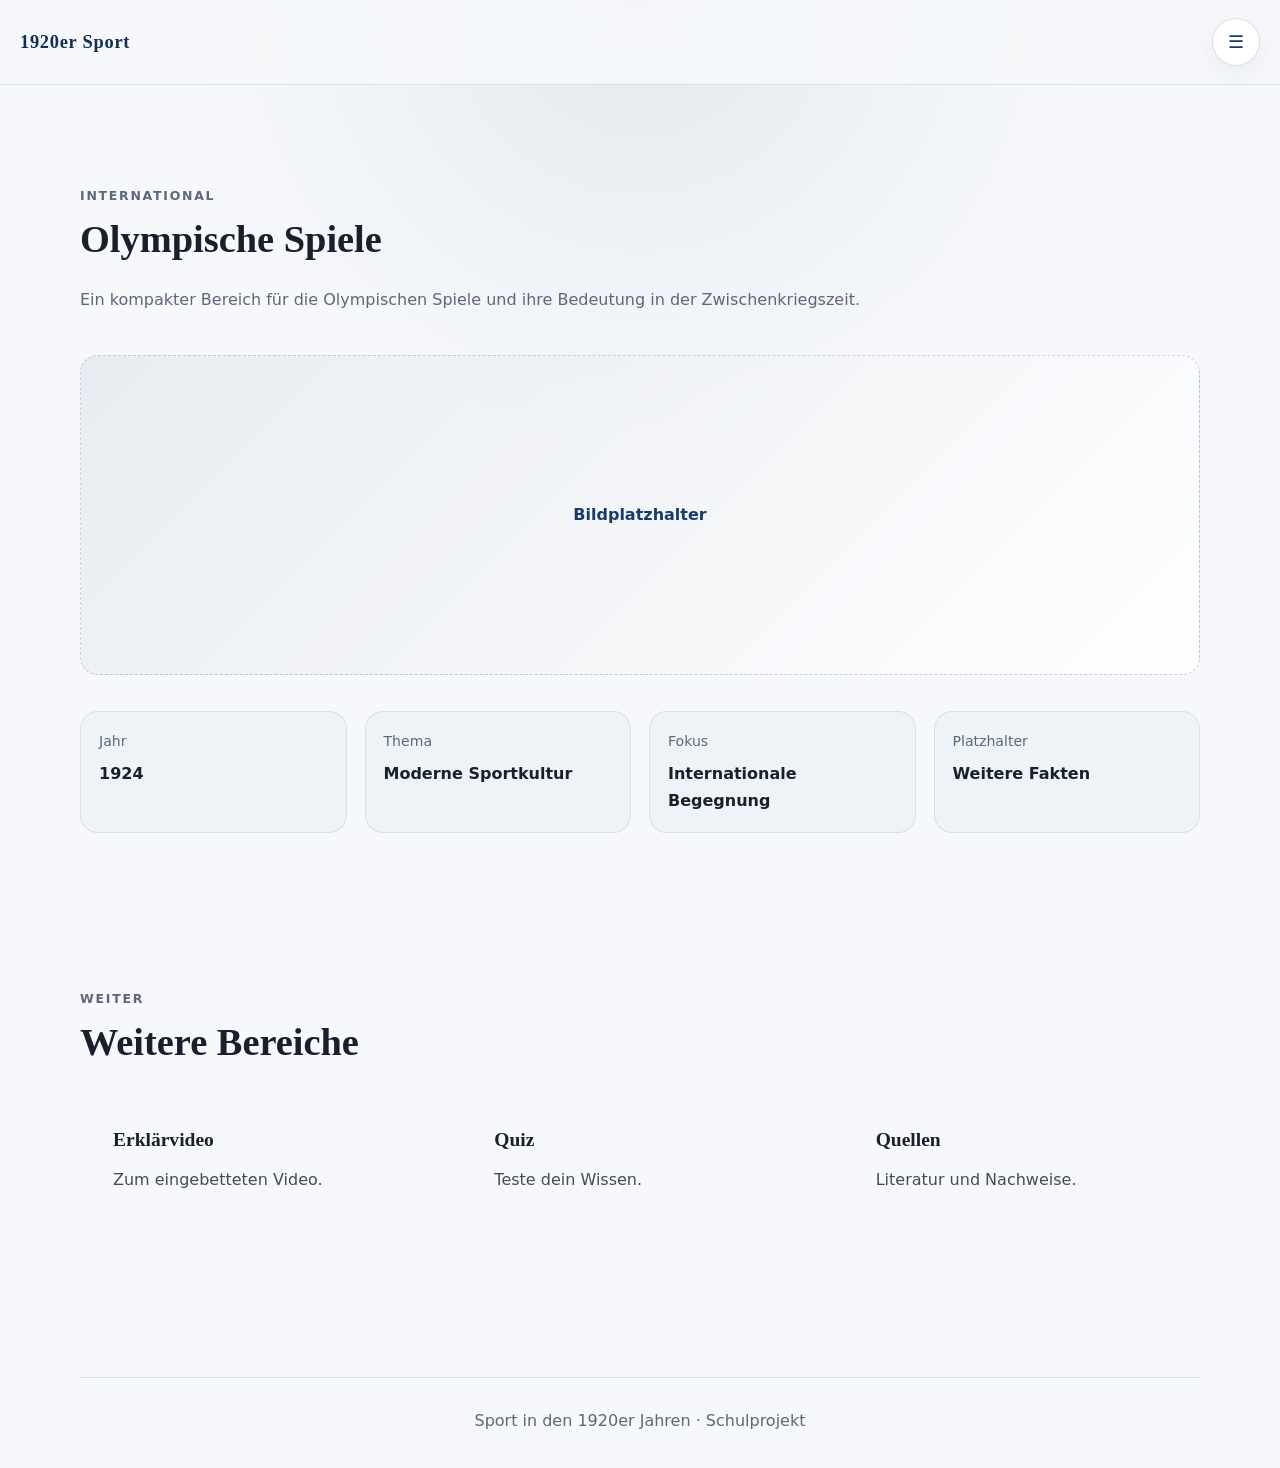
==== olympische-spiele.html @ 01130670 "Update olympische-spiele.html" ====
<!DOCTYPE html>
<html lang="de">
<head>
  <meta charset="UTF-8" />
  <meta name="viewport" content="width=device-width, initial-scale=1.0" />
  <title>Olympische Spiele - Sport in den 1920er Jahren</title>
  <meta name="description" content="Olympische Spiele und ihre Bedeutung in der Zwischenkriegszeit." />
  <link rel="stylesheet" href="style.css" />
  <link rel="stylesheet" href="animations.css" />
</head>
<body>
  <header class="site-header">
    <a class="brand" href="index.html" aria-label="Zur Startseite">1920er Sport</a>
    <button class="menu-button" id="menuButton" aria-label="Menü öffnen" aria-expanded="false" aria-controls="siteMenu">☰</button>
  </header>

  <nav class="site-menu" id="siteMenu" aria-label="Hauptmenü">
  <a href="index.html">Startseite</a>
  <a href="index.html#sport">Männersport</a>
  <a href="index.html#frauensport">Frauensport</a>
  <a href="index.html#freizeitaktivitaeten">Freizeitaktivitäten</a>
  <a href="index.html#timeline">Timeline</a>
  <a href="olympische-spiele.html">Olympische Spiele</a>
  <a href="video.html">Erklärvideo</a>
  <a href="quiz.html">Quiz</a>
  <a href="quellen.html">Quellen</a>
</nav>

  <main>
    <section id="olympische-spiele" class="section reveal">
      <div class="section-header">
        <p class="section-kicker">International</p>
        <h2>Olympische Spiele</h2>
        <p>Ein kompakter Bereich für die Olympischen Spiele und ihre Bedeutung in der Zwischenkriegszeit.</p>
      </div>

      <div class="feature-box">
        <div class="image-wide">Bildplatzhalter</div>
        <div class="feature-grid">
          <div class="fact-card">
            <span>Jahr</span>
            <strong>1924</strong>
          </div>
          <div class="fact-card">
            <span>Thema</span>
            <strong>Moderne Sportkultur</strong>
          </div>
          <div class="fact-card">
            <span>Fokus</span>
            <strong>Internationale Begegnung</strong>
          </div>
          <div class="fact-card">
            <span>Platzhalter</span>
            <strong>Weitere Fakten</strong>
          </div>
        </div>
      </div>
    </section>

    <section class="section reveal">
      <div class="section-header">
        <p class="section-kicker">Weiter</p>
        <h2>Weitere Bereiche</h2>
      </div>

      <div class="bottom-navigation">
        <a class="nav-card" href="video.html">
          <h3>Erklärvideo</h3>
          <p>Zum eingebetteten Video.</p>
        </a>

        <a class="nav-card" href="quiz.html">
          <h3>Quiz</h3>
          <p>Teste dein Wissen.</p>
        </a>

        <a class="nav-card" href="quellen.html">
          <h3>Quellen</h3>
          <p>Literatur und Nachweise.</p>
        </a>
      </div>
    </section>

  </main>

  <footer class="site-footer">
    <p>Sport in den 1920er Jahren · Schulprojekt</p>
  </footer>

  <script src="script.js"></script>
</body>
</html>
---- style.css ----
:root {
  --bg: #f6f8fb;
  --surface: #ffffff;
  --surface-alt: #eef3f8;
  --text: #18212b;
  --muted: #5b6877;
  --accent: #183b67;
  --accent-strong: #0f2f56;
  --border: rgba(24, 59, 103, 0.16);
  --shadow: 0 18px 40px rgba(16, 32, 55, 0.08);
  --radius: 20px;
  --max: 1120px;
}

* {
  box-sizing: border-box;
}

html {
  scroll-behavior: smooth;
}

body {
  margin: 0;
  font-family: Inter, system-ui, -apple-system, BlinkMacSystemFont, "Segoe UI", sans-serif;
  color: var(--text);
  background:
    radial-gradient(circle at top, rgba(24, 59, 103, 0.08), transparent 28%),
    var(--bg);
  line-height: 1.65;
}

a {
  color: inherit;
  text-decoration: none;
}

img {
  max-width: 100%;
  display: block;
}

main {
  width: min(calc(100% - 32px), var(--max));
  margin: 0 auto;
  padding: 108px 0 56px;
}

.section {
  padding: 78px 0;
  scroll-margin-top: 100px;
}

.site-header {
  position: fixed;
  inset: 0 0 auto;
  z-index: 50;
  display: flex;
  align-items: center;
  justify-content: space-between;
  gap: 16px;
  padding: 18px 20px;
  background: rgba(246, 248, 251, 0.86);
  backdrop-filter: blur(12px);
  border-bottom: 1px solid rgba(24, 59, 103, 0.12);
}

.brand {
  font-family: Georgia, "Times New Roman", serif;
  font-size: 1.15rem;
  font-weight: 700;
  letter-spacing: 0.04em;
  color: var(--accent-strong);
}

.menu-button {
  appearance: none;
  border: 1px solid var(--border);
  background: var(--surface);
  color: var(--accent);
  border-radius: 999px;
  width: 48px;
  height: 48px;
  font-size: 1.1rem;
  cursor: pointer;
  box-shadow: 0 8px 24px rgba(16, 32, 55, 0.06);
}

.site-menu {
  position: fixed;
  top: 76px;
  right: 20px;
  z-index: 60;
  display: grid;
  gap: 6px;
  width: min(320px, calc(100vw - 40px));
  padding: 12px;
  background: rgba(255, 255, 255, 0.96);
  border: 1px solid rgba(24, 59, 103, 0.12);
  border-radius: 20px;
  box-shadow: var(--shadow);
  transform: translateY(-12px) scale(0.98);
  opacity: 0;
  pointer-events: none;
  transition: opacity 180ms ease, transform 180ms ease;
}

.site-menu.is-open {
  opacity: 1;
  pointer-events: auto;
  transform: translateY(0) scale(1);
}

.site-menu a {
  padding: 12px 14px;
  border-radius: 14px;
  color: var(--text);
  font-weight: 600;
}

.site-menu a:hover,
.site-menu a:focus-visible {
  background: rgba(24, 59, 103, 0.08);
  color: var(--accent-strong);
}

.hero {
  padding-top: 24px;
}

.hero-inner {
  min-height: 68vh;
  display: grid;
  align-content: center;
  gap: 18px;
  padding: 56px;
  border: 1px solid var(--border);
  border-radius: 30px;
  background:
    linear-gradient(180deg, rgba(255, 255, 255, 0.82), rgba(255, 255, 255, 0.94)),
    linear-gradient(120deg, rgba(24, 59, 103, 0.06), transparent 55%);
  box-shadow: var(--shadow);
}

.eyebrow,
.section-kicker {
  margin: 0;
  color: var(--accent);
  letter-spacing: 0.14em;
  text-transform: uppercase;
  font-size: 0.78rem;
  font-weight: 700;
}

h1,
h2,
h3 {
  margin: 0;
  font-family: Georgia, "Times New Roman", serif;
  line-height: 1.15;
}

h1 {
  font-size: clamp(2.5rem, 5vw, 5rem);
  max-width: 12ch;
}

h2 {
  font-size: clamp(2rem, 3vw, 3rem);
}

h3 {
  font-size: 1.22rem;
}

.lead,
.section-header p,
.panel p,
.sources li,
.quiz-card label,
.quiz-result {
  color: var(--muted);
}

.lead {
  max-width: 62ch;
  font-size: 1.05rem;
}

.hero-actions {
  display: flex;
  flex-wrap: wrap;
  gap: 12px;
  margin-top: 8px;
}

.button {
  display: inline-flex;
  align-items: center;
  justify-content: center;
  min-height: 48px;
  padding: 0 18px;
  border-radius: 999px;
  border: 1px solid transparent;
  font-weight: 700;
  transition: transform 180ms ease, box-shadow 180ms ease, background 180ms ease, color 180ms ease;
}

.button:hover,
.button:focus-visible {
  transform: translateY(-1px);
}

.button-primary {
  background: var(--accent);
  color: #fff;
  box-shadow: 0 12px 30px rgba(24, 59, 103, 0.22);
}

.button-primary:hover,
.button-primary:focus-visible {
  background: var(--accent-strong);
}

.button-secondary {
  background: transparent;
  color: var(--accent);
  border-color: rgba(24, 59, 103, 0.24);
}

.section-header {
  display: grid;
  gap: 10px;
  margin-bottom: 26px;
}

.content-grid,
.card-grid,
.feature-grid,
.quiz-grid {
  display: grid;
  gap: 18px;
}

.two-column {
  grid-template-columns: repeat(2, minmax(0, 1fr));
}

.three-column {
  grid-template-columns: repeat(3, minmax(0, 1fr));
}

.panel {
  padding: 22px;
  border: 1px solid var(--border);
  border-radius: var(--radius);
  background: var(--surface);
  box-shadow: 0 10px 24px rgba(15, 29, 49, 0.05);
}

.small-panel {
  min-height: 170px;
}

.image-placeholder,
.image-wide,
.video-placeholder {
  display: grid;
  place-items: center;
  min-height: 170px;
  margin-bottom: 16px;
  border-radius: 18px;
  border: 1px dashed rgba(24, 59, 103, 0.22);
  background: linear-gradient(135deg, rgba(24, 59, 103, 0.06), rgba(255, 255, 255, 0.86));
  color: var(--accent);
  font-weight: 700;
}

.image-wide,
.video-placeholder {
  min-height: 320px;
}

.feature-box {
  display: grid;
  gap: 20px;
}

.feature-grid {
  grid-template-columns: repeat(4, minmax(0, 1fr));
}

.fact-card {
  padding: 18px;
  border-radius: 18px;
  background: var(--surface-alt);
  border: 1px solid rgba(24, 59, 103, 0.1);
}

.fact-card span {
  display: block;
  margin-bottom: 8px;
  color: var(--muted);
  font-size: 0.88rem;
}

.fact-card strong {
  color: var(--text);
  font-size: 1rem;
}

.timeline {
  position: relative;
  display: grid;
  gap: 26px;
  padding-left: 34px;
}

.timeline::before {
  content: "";
  position: absolute;
  left: 13px;
  top: 0;
  bottom: 0;
  width: 2px;
  background: linear-gradient(var(--accent), rgba(24, 59, 103, 0.15));
}

.timeline-item {
  position: relative;
  display: grid;
  gap: 12px;
}

.timeline-item::before {
  content: "";
  position: absolute;
  left: -28px;
  top: 18px;
  width: 16px;
  height: 16px;
  border-radius: 50%;
  background: var(--accent);
  box-shadow: 0 0 0 6px rgba(24, 59, 103, 0.08);
}

.timeline-year {
  color: var(--accent);
  font-weight: 800;
  letter-spacing: 0.06em;
}

.quiz-grid {
  grid-template-columns: repeat(2, minmax(0, 1fr));
}

.quiz-card {
  display: grid;
  gap: 12px;
}

.quiz-card label {
  display: flex;
  align-items: flex-start;
  gap: 10px;
  cursor: pointer;
}

.quiz-actions {
  grid-column: 1 / -1;
  display: grid;
  gap: 12px;
  justify-items: start;
}

.quiz-result {
  margin: 0;
  min-height: 1.5em;
}

.sources ol {
  margin: 0;
  padding-left: 20px;
}

.site-footer {
  width: min(calc(100% - 32px), var(--max));
  margin: 0 auto 34px;
  padding-top: 14px;
  border-top: 1px solid rgba(24, 59, 103, 0.12);
  color: var(--muted);
  text-align: center;
}

.page-navigation {
  display: flex;
  justify-content: space-between;
  align-items: center;
  gap: 16px;
  margin-top: 56px;
  padding-top: 28px;
  border-top: 1px solid rgba(24, 59, 103, 0.12);
}

.nav-arrow-btn {
  appearance: none;
  display: inline-flex;
  align-items: center;
  justify-content: center;
  width: 48px;
  height: 48px;
  border-radius: 12px;
  border: 1px solid var(--border);
  background: var(--surface);
  color: var(--accent);
  font-size: 1.2rem;
  font-weight: 700;
  cursor: pointer;
  transition: all 180ms ease;
  box-shadow: 0 4px 12px rgba(16, 32, 55, 0.06);
}

.nav-arrow-btn:hover:not(:disabled),
.nav-arrow-btn:focus-visible {
  transform: translateY(-2px);
  background: var(--accent);
  color: #fff;
  box-shadow: 0 8px 20px rgba(24, 59, 103, 0.15);
}

.nav-arrow-btn:disabled {
  opacity: 0.4;
  cursor: not-allowed;
}

@media (max-width: 920px) {
  .two-column,
  .three-column,
  .feature-grid,
  .quiz-grid {
    grid-template-columns: 1fr;
  }

  .hero-inner {
    padding: 32px 24px;
    min-height: 60vh;
  }
}

@media (max-width: 640px) {
  main {
    width: min(calc(100% - 24px), var(--max));
    padding-top: 96px;
  }

  .section {
    padding: 56px 0;
  }

  .site-header {
    padding: 14px 16px;
  }

  .brand {
    font-size: 1rem;
  }

  .menu-button {
    width: 44px;
    height: 44px;
  }

  .page-navigation {
    gap: 12px;
  }

  .nav-arrow-btn {
    width: 44px;
    height: 44px;
    font-size: 1rem;
  }
}
.bottom-navigation {
  display: grid;
  grid-template-columns: repeat(auto-fit, minmax(220px, 1fr));
  gap: 1.5rem;
  margin-top: 2rem;
}

.nav-card {
  display: block;
  padding: 2rem;
  border-radius: 1.25rem;
  background: rgba(255,255,255,0.04);
  border: 1px solid rgba(255,255,255,0.08);
  text-decoration: none;
  transition: transform 0.25s ease, border-color 0.25s ease;
}

.nav-card:hover {
  transform: translateY(-6px);
  border-color: rgba(255,255,255,0.2);
}

.nav-card h3 {
  margin-bottom: 0.5rem;
}

.nav-card p {
  opacity: 0.8;
}
/* EXPANDABLE SPORT PANELS */

.expandable-grid {
  align-items: start;
}

.expandable-panel {
  overflow: hidden;
  position: relative;
}

.panel-header {
  display: flex;
  flex-direction: column;
  gap: 1rem;
}

.expand-button,
.collapse-button {
  align-self: flex-end;
  border: none;
  background: rgba(24, 59, 103, 0.08);
  color: #183b67;
  padding: 0.7rem 1rem;
  border-radius: 999px;
  font-weight: 600;
  cursor: pointer;
  transition:
    transform 180ms ease,
    background 180ms ease,
    color 180ms ease,
    box-shadow 180ms ease;
}

.expand-button:hover,
.collapse-button:hover {
  transform: translateY(-2px);
  background: #183b67;
  color: white;
}

.expand-content {
  max-height: 0;
  opacity: 0;
  overflow: hidden;
  transform: translateY(-10px);
  transition:
    max-height 650ms cubic-bezier(0.22, 1, 0.36, 1),
    opacity 400ms ease,
    transform 500ms ease,
    margin-top 500ms ease;
  margin-top: 0;
}

.expandable-panel.expanded .expand-content {
  max-height: 500px;
  opacity: 1;
  transform: translateY(0);
  margin-top: 1.5rem;
}

.expand-content p {
  margin-bottom: 1rem;
}

.expandable-panel.expanded {
  grid-column: span 2;
}

/* MOBILE */

@media (max-width: 900px) {
  .expandable-panel.expanded {
    grid-column: span 1;
  }
}
/* LEISURE ARROW BUTTONS */

.arrow-expand-button,
.arrow-collapse-button {
  border: none;
  background: rgba(255,255,255,0.08);
  color: #ffffff;
  width: 34px;
  height: 34px;
  border-radius: 50%;
  cursor: pointer;
  font-size: 0.95rem;
  transition:
    transform 0.25s ease,
    background 0.25s ease,
    opacity 0.25s ease;
}

.arrow-expand-button:hover,
.arrow-collapse-button:hover {
  transform: scale(1.08);
  background: rgba(255,255,255,0.16);
}

.leisure-panel .panel-header {
  display: flex;
  justify-content: space-between;
  align-items: flex-start;
  gap: 1rem;
}

.leisure-panel .expand-content {
  max-height: 0;
  overflow: hidden;
  opacity: 0;
  transition:
    max-height 0.45s ease,
    opacity 0.3s ease,
    margin-top 0.3s ease;
}

.leisure-panel.expanded .expand-content {
  max-height: 260px;
  opacity: 1;
  margin-top: 1rem;
}
/* =========================
   EXPANDABLE PANELS
========================= */

.expand-content {
  max-height: 0;
  overflow: hidden;
  opacity: 0;
  transition:
    max-height 0.45s ease,
    opacity 0.3s ease,
    margin-top 0.3s ease;
}

.expandable-panel.expanded .expand-content {
  max-height: 500px;
  opacity: 1;
  margin-top: 1rem;
}

/* =========================
   SHOW / HIDE BUTTONS
========================= */

/* default state */
.collapse-button,
.arrow-collapse-button {
  display: none;
}

/* when expanded */
.expandable-panel.expanded .expand-button,
.expandable-panel.expanded .arrow-expand-button {
  display: none;
}

.expandable-panel.expanded .collapse-button,
.expandable-panel.expanded .arrow-collapse-button {
  display: inline-flex;
}

/* =========================
   ARROW BUTTON STYLING
========================= */

.arrow-expand-button,
.arrow-collapse-button {
  background: transparent;
  border: none;
  color: #111; /* makes arrows visible */
  font-size: 1.3rem;
  cursor: pointer;
  transition:
    transform 0.2s ease,
    opacity 0.2s ease;
}

.arrow-expand-button:hover,
.arrow-collapse-button:hover {
  transform: scale(1.15);
  opacity: 0.8;
}

/* optional: darker arrows in dark panels */
.leisure-panel .arrow-expand-button,
.leisure-panel .arrow-collapse-button {
  color: #1f2937;
}
.panel-image {
  width: 100%;
  height: 170px;
  object-fit: cover;
  border-radius: 18px;
  margin-bottom: 16px;
}
---- animations.css ----
.reveal {
  opacity: 0;
  transform: translateY(18px);
  transition: opacity 700ms ease, transform 700ms ease;
}

.reveal.is-visible {
  opacity: 1;
  transform: translateY(0);
}

.panel,
.button,
.site-menu a,
.menu-button {
  transition: transform 180ms ease, box-shadow 180ms ease, background 180ms ease, color 180ms ease, border-color 180ms ease;
}

.panel:hover,
.panel:focus-within {
  transform: translateY(-3px);
  box-shadow: 0 18px 38px rgba(15, 29, 49, 0.08);
}

.site-menu a:hover,
.site-menu a:focus-visible,
.button:hover,
.button:focus-visible,
.menu-button:hover,
.menu-button:focus-visible {
  transform: translateY(-1px);
}

.image-placeholder,
.image-wide,
.video-placeholder {
  position: relative;
  overflow: hidden;
}

.image-placeholder::after,
.image-wide::after,
.video-placeholder::after {
  content: "";
  position: absolute;
  inset: 0;
  background: linear-gradient(120deg, transparent 0%, rgba(24, 59, 103, 0.08) 50%, transparent 100%);
  transform: translateX(-120%);
}

.panel:hover .image-placeholder::after,
.panel:hover .image-wide::after,
.panel:hover .video-placeholder::after {
  animation: shimmer 1.2s ease;
}

@keyframes shimmer {
  to {
    transform: translateX(120%);
  }
}
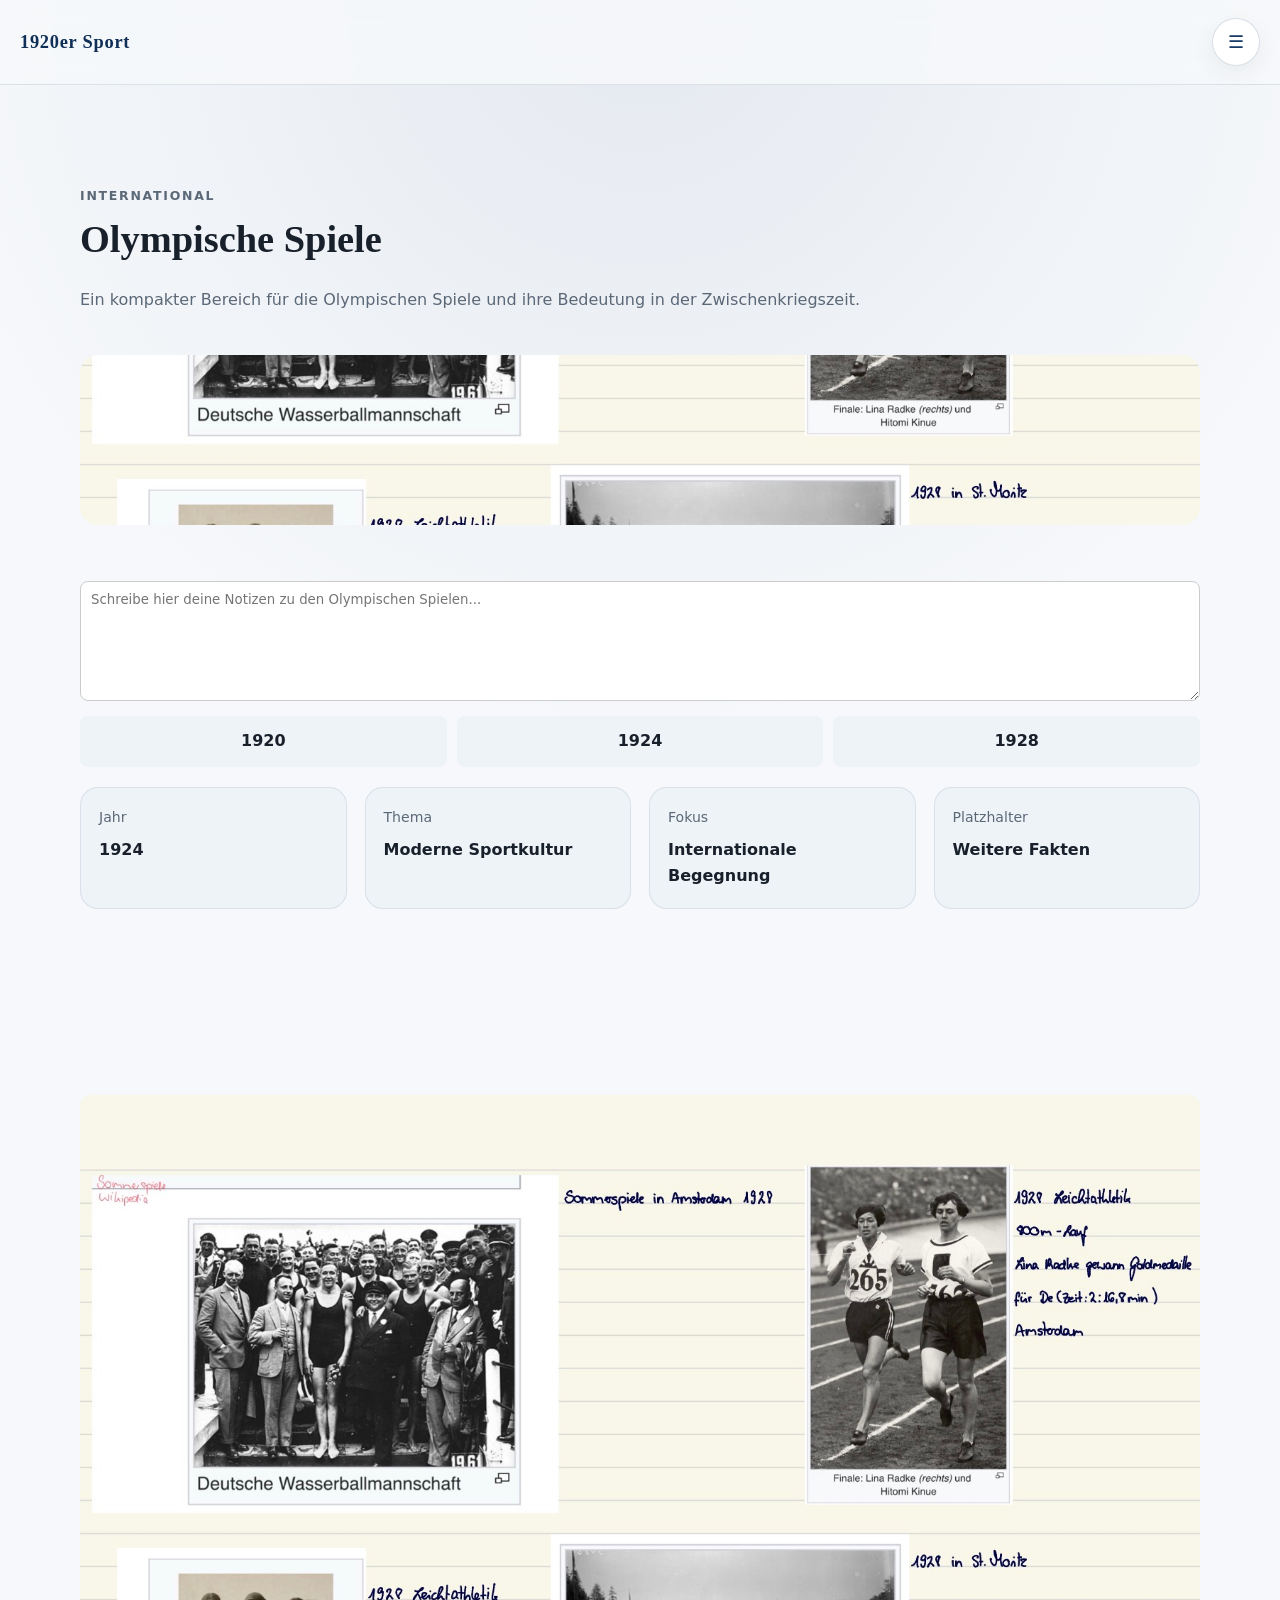
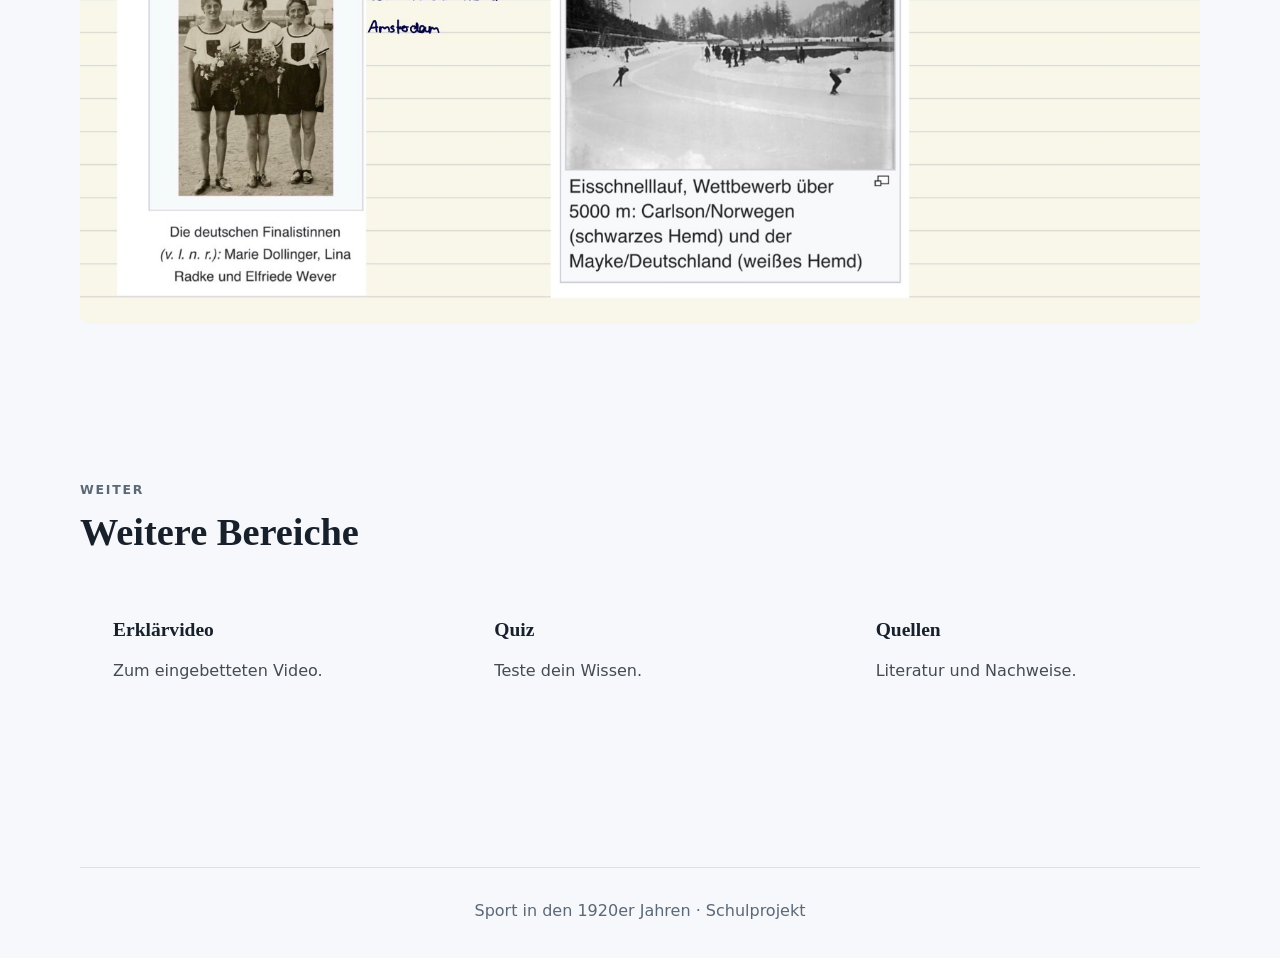
==== commit 9cc10ae5: "Create olympische-spiele.html" ====
--- a/olympische-spiele.html
+++ b/olympische-spiele.html
@@ -7,7 +7,58 @@
   <meta name="description" content="Olympische Spiele und ihre Bedeutung in der Zwischenkriegszeit." />
   <link rel="stylesheet" href="style.css" />
   <link rel="stylesheet" href="animations.css" />
+
+  <style>
+    /* ensures full image is always visible */
+    .full-image {
+      width: 100%;
+      height: auto;
+      display: block;
+      margin-top: 30px;
+      border-radius: 10px;
+    }
+
+    .text-area {
+      margin-top: 20px;
+      display: flex;
+      flex-direction: column;
+      gap: 15px;
+    }
+
+    .text-area textarea {
+      width: 100%;
+      min-height: 120px;
+      padding: 10px;
+      border-radius: 8px;
+      border: 1px solid #ccc;
+      resize: vertical;
+      font-family: inherit;
+    }
+
+    .year-boxes {
+      display: flex;
+      gap: 10px;
+      flex-wrap: wrap;
+    }
+
+    .year-box {
+      flex: 1;
+      min-width: 100px;
+      padding: 12px;
+      text-align: center;
+      background: #eef3f8;
+      border-radius: 8px;
+      font-weight: bold;
+      cursor: pointer;
+      transition: 0.2s;
+    }
+
+    .year-box:hover {
+      background: #dbe6f2;
+    }
+  </style>
 </head>
+
 <body>
   <header class="site-header">
     <a class="brand" href="index.html" aria-label="Zur Startseite">1920er Sport</a>
@@ -15,16 +66,16 @@
   </header>
 
   <nav class="site-menu" id="siteMenu" aria-label="Hauptmenü">
-  <a href="index.html">Startseite</a>
-  <a href="index.html#sport">Männersport</a>
-  <a href="index.html#frauensport">Frauensport</a>
-  <a href="index.html#freizeitaktivitaeten">Freizeitaktivitäten</a>
-  <a href="index.html#timeline">Timeline</a>
-  <a href="olympische-spiele.html">Olympische Spiele</a>
-  <a href="video.html">Erklärvideo</a>
-  <a href="quiz.html">Quiz</a>
-  <a href="quellen.html">Quellen</a>
-</nav>
+    <a href="index.html">Startseite</a>
+    <a href="index.html#sport">Männersport</a>
+    <a href="index.html#frauensport">Frauensport</a>
+    <a href="index.html#freizeitaktivitaeten">Freizeitaktivitäten</a>
+    <a href="index.html#timeline">Timeline</a>
+    <a href="olympische-spiele.html">Olympische Spiele</a>
+    <a href="video.html">Erklärvideo</a>
+    <a href="quiz.html">Quiz</a>
+    <a href="quellen.html">Quellen</a>
+  </nav>
 
   <main>
     <section id="olympische-spiele" class="section reveal">
@@ -35,7 +86,21 @@
       </div>
 
       <div class="feature-box">
-        <div class="image-wide">Bildplatzhalter</div>
+
+        <!-- MAIN IMAGE -->
+        <img src="images/olympic.jpeg" alt="Olympische Spiele Bild" class="panel-image" />
+
+        <!-- TEXT AREA UNDER IMAGE -->
+        <div class="text-area">
+          <textarea placeholder="Schreibe hier deine Notizen zu den Olympischen Spielen..."></textarea>
+
+          <div class="year-boxes">
+            <div class="year-box">1920</div>
+            <div class="year-box">1924</div>
+            <div class="year-box">1928</div>
+          </div>
+        </div>
+
         <div class="feature-grid">
           <div class="fact-card">
             <span>Jahr</span>
@@ -55,6 +120,11 @@
           </div>
         </div>
       </div>
+    </section>
+
+    <!-- NEW BOTTOM IMAGE -->
+    <section class="section reveal">
+      <img src="images/olympic.jpeg" alt="Olympische Spiele unten" class="full-image" />
     </section>
 
     <section class="section reveal">
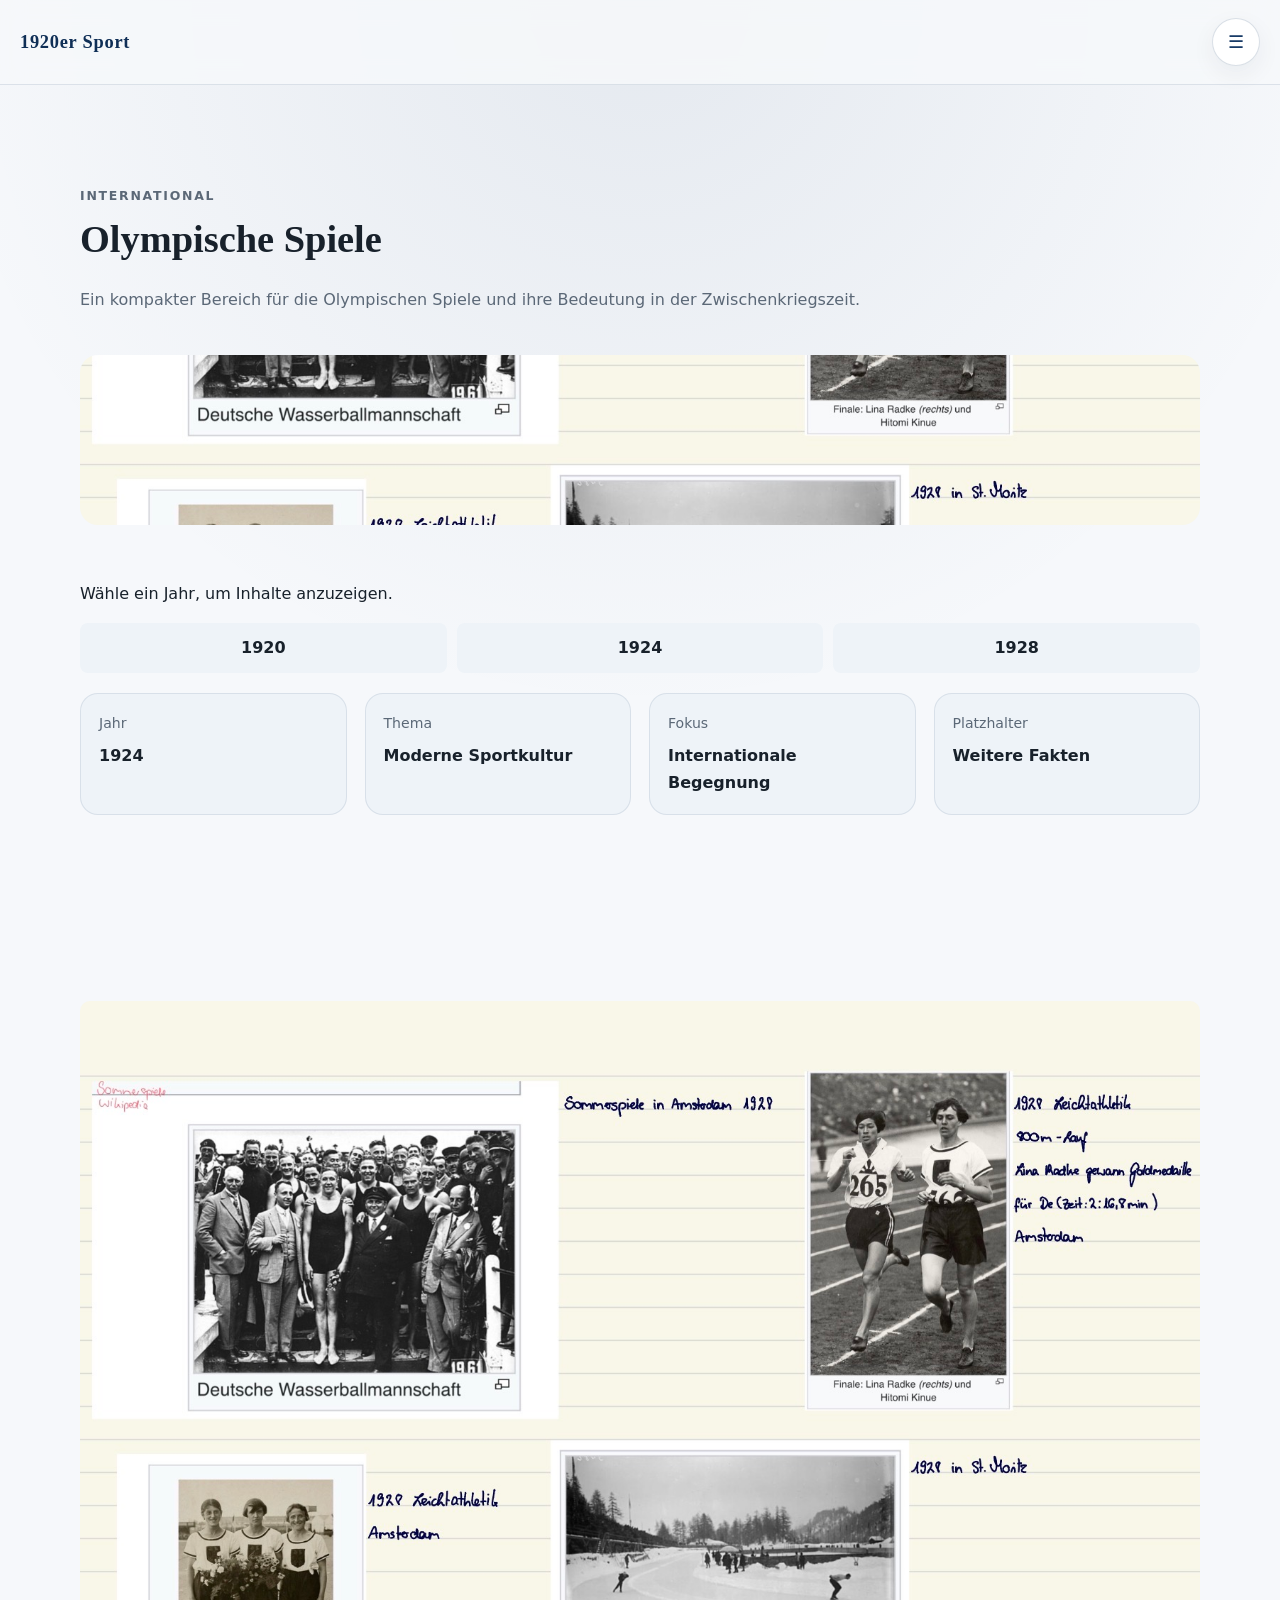
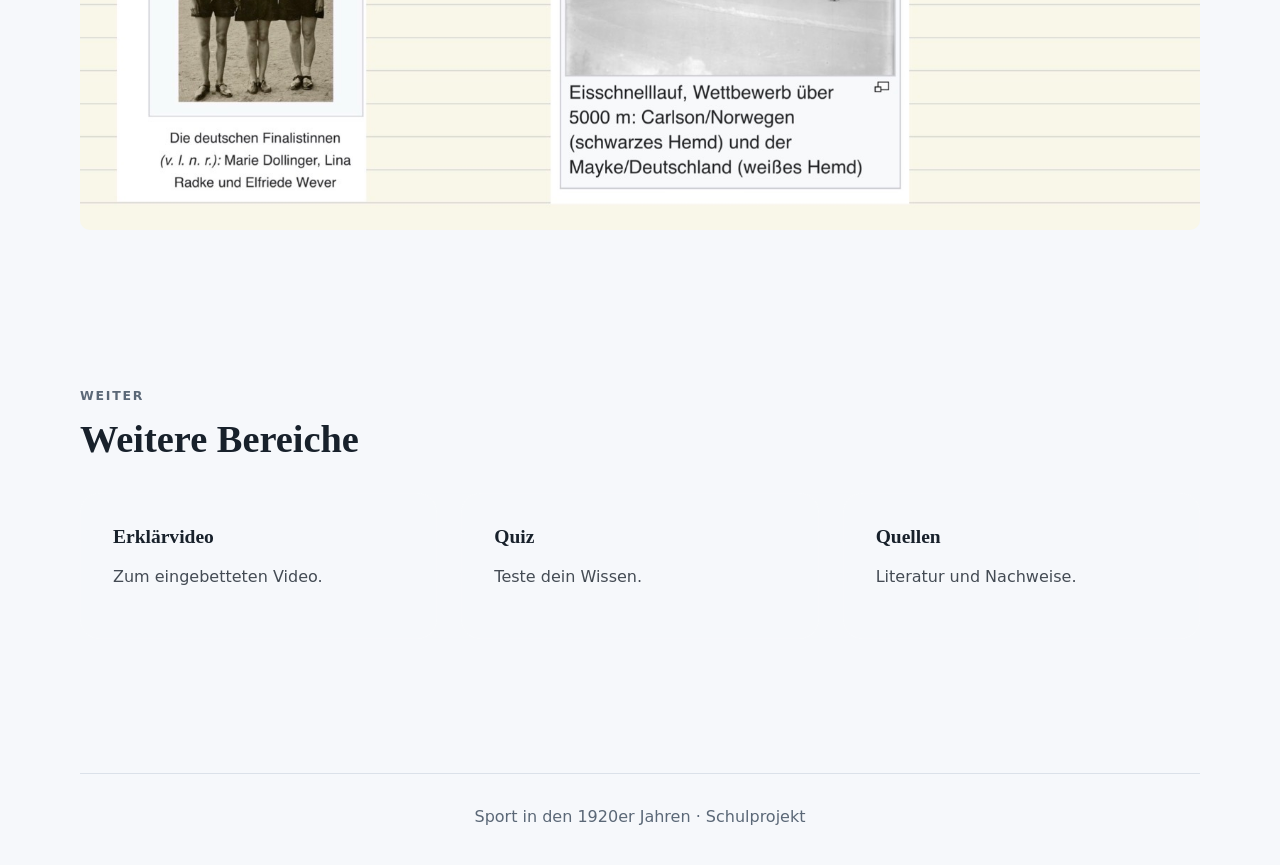
==== commit f6026cef: "Update olympische-spiele.html" ====
--- a/olympische-spiele.html
+++ b/olympische-spiele.html
@@ -90,16 +90,18 @@
         <!-- MAIN IMAGE -->
         <img src="images/olympic.jpeg" alt="Olympische Spiele Bild" class="panel-image" />
 
-        <!-- TEXT AREA UNDER IMAGE -->
-        <div class="text-area">
-          <textarea placeholder="Schreibe hier deine Notizen zu den Olympischen Spielen..."></textarea>
+        <!-- TEXT DISPLAY AREA (NOT EDITABLE) -->
+<div class="text-area">
+  <div id="yearContent" class="text-display">
+    Wähle ein Jahr, um Inhalte anzuzeigen.
+  </div>
 
-          <div class="year-boxes">
-            <div class="year-box">1920</div>
-            <div class="year-box">1924</div>
-            <div class="year-box">1928</div>
-          </div>
-        </div>
+  <div class="year-boxes">
+    <div class="year-box" data-year="1920">1920</div>
+    <div class="year-box" data-year="1924">1924</div>
+    <div class="year-box" data-year="1928">1928</div>
+  </div>
+</div>
 
         <div class="feature-grid">
           <div class="fact-card">
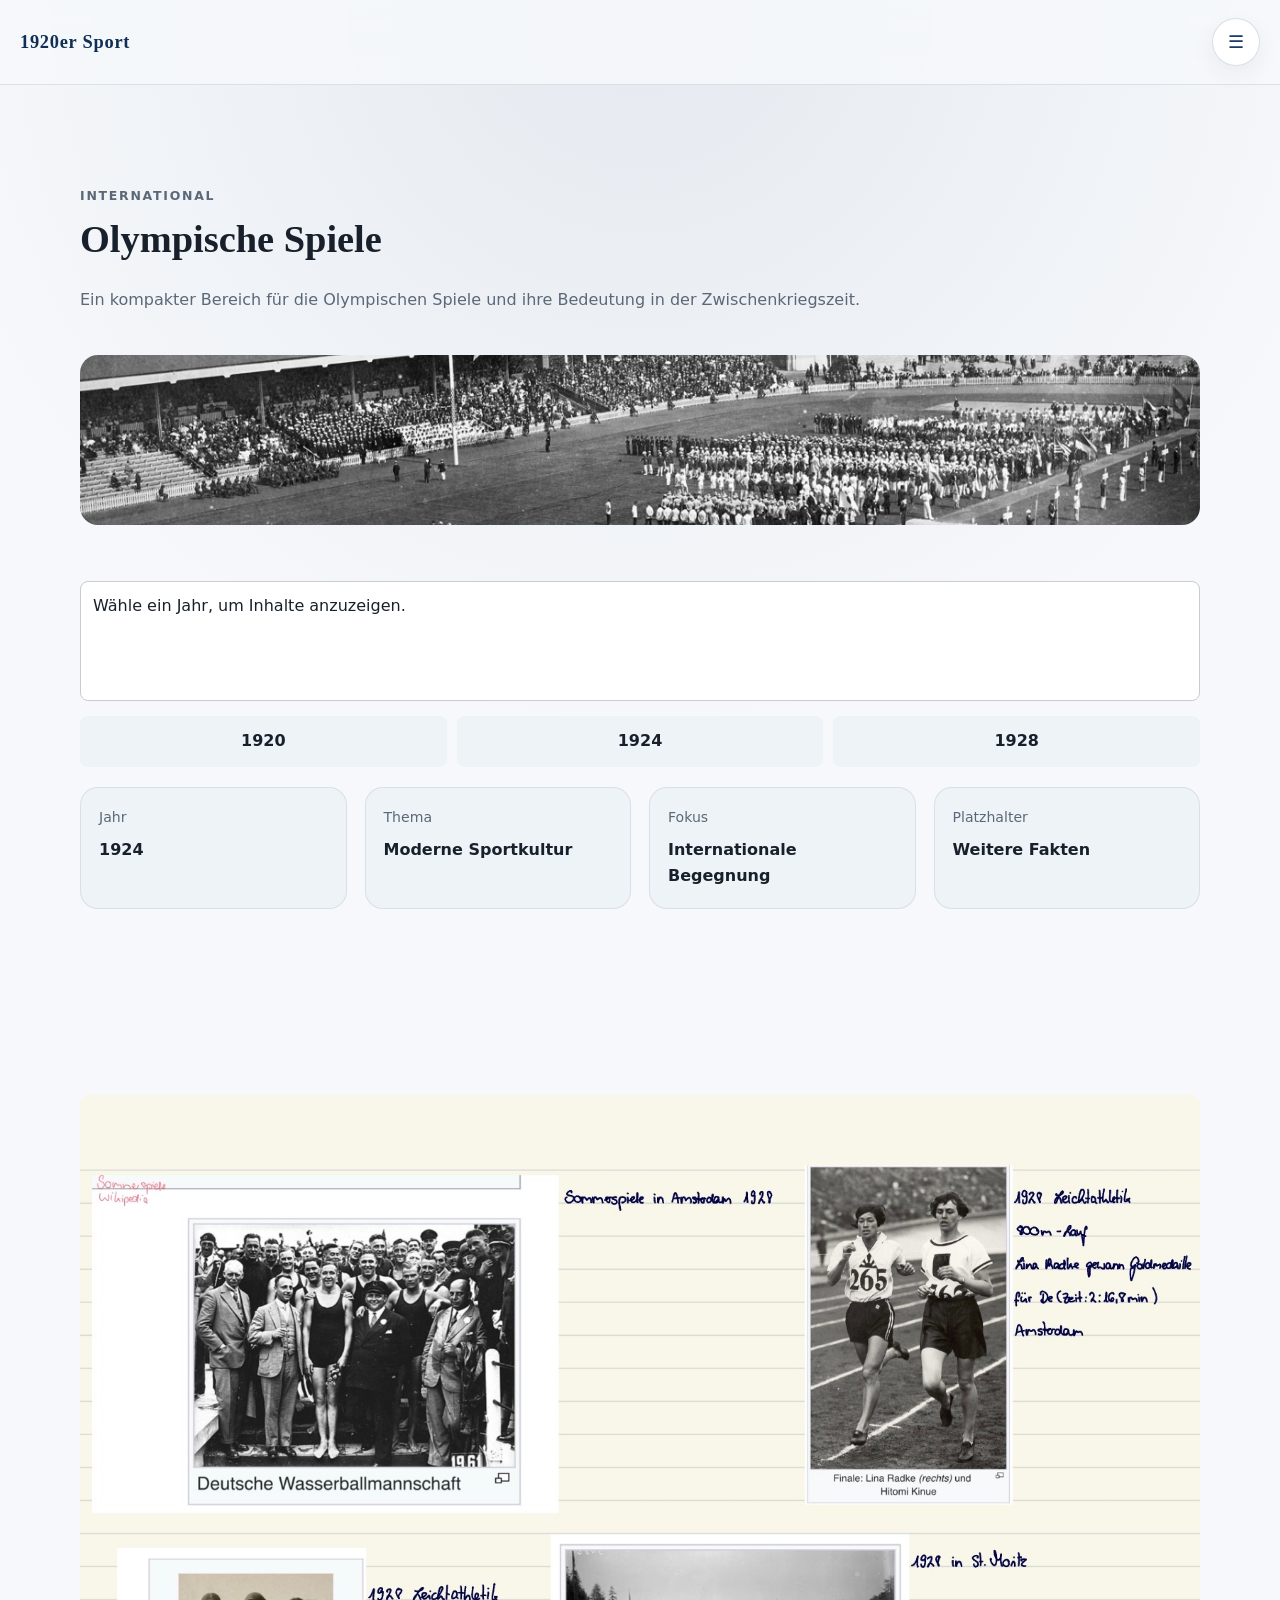
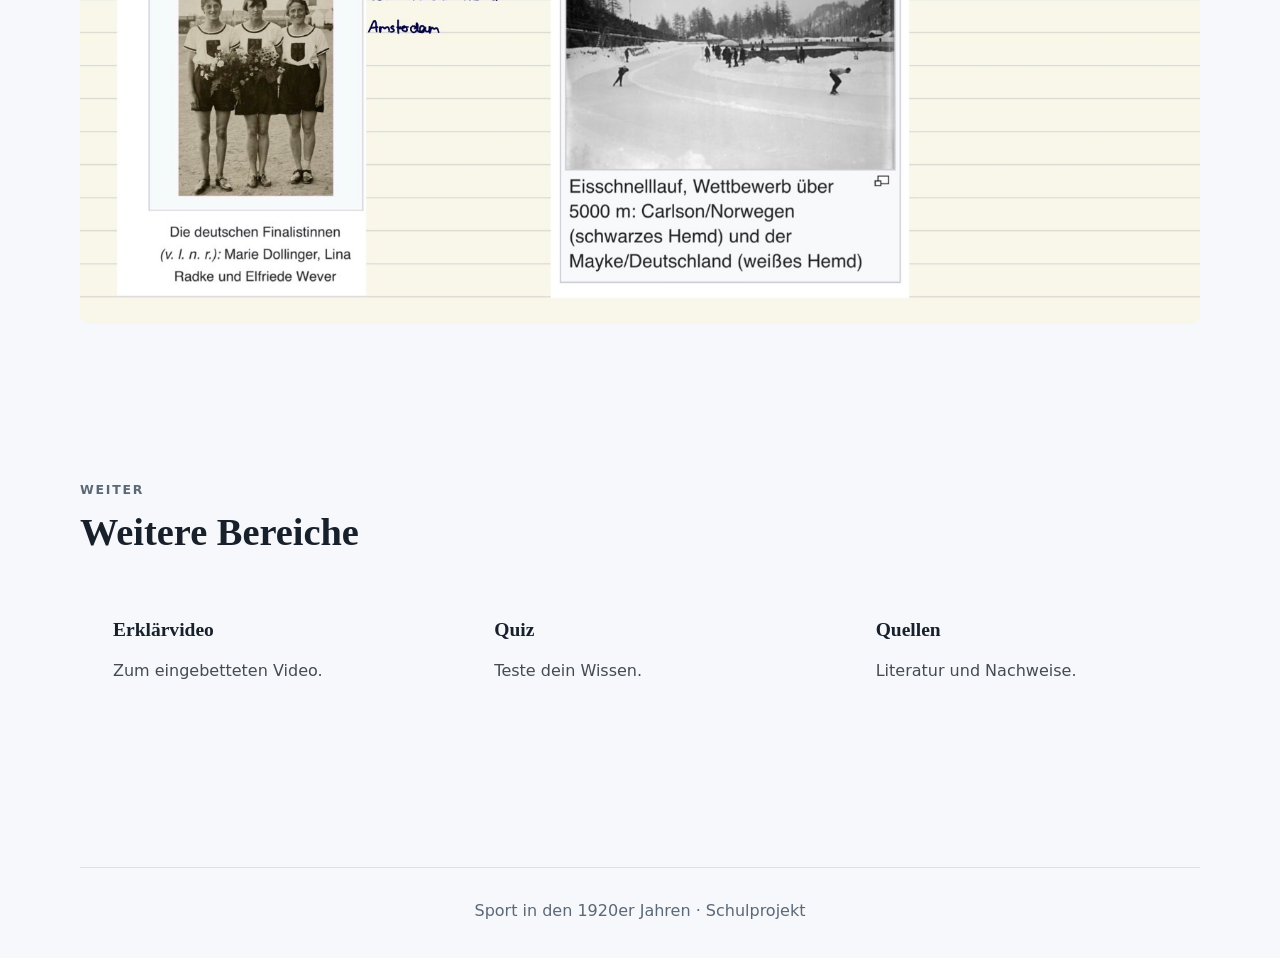
==== commit 98aeeb13: "Update olympische-spiele.html" ====
--- a/olympische-spiele.html
+++ b/olympische-spiele.html
@@ -88,7 +88,7 @@
       <div class="feature-box">
 
         <!-- MAIN IMAGE -->
-        <img src="images/olympic.jpeg" alt="Olympische Spiele Bild" class="panel-image" />
+        <img src="images/olympic-main.jpeg" alt="Olympische Spiele Bild" class="panel-image" />
 
         <!-- TEXT DISPLAY AREA (NOT EDITABLE) -->
 <div class="text-area">
--- a/style.css
+++ b/style.css
@@ -706,3 +706,13 @@
   border-radius: 18px;
   margin-bottom: 16px;
 }
+.text-display {
+  width: 100%;
+  min-height: 120px;
+  padding: 12px;
+  border-radius: 8px;
+  border: 1px solid #ccc;
+  background: #ffffff;
+  color: #18212b;
+  line-height: 1.5;
+}
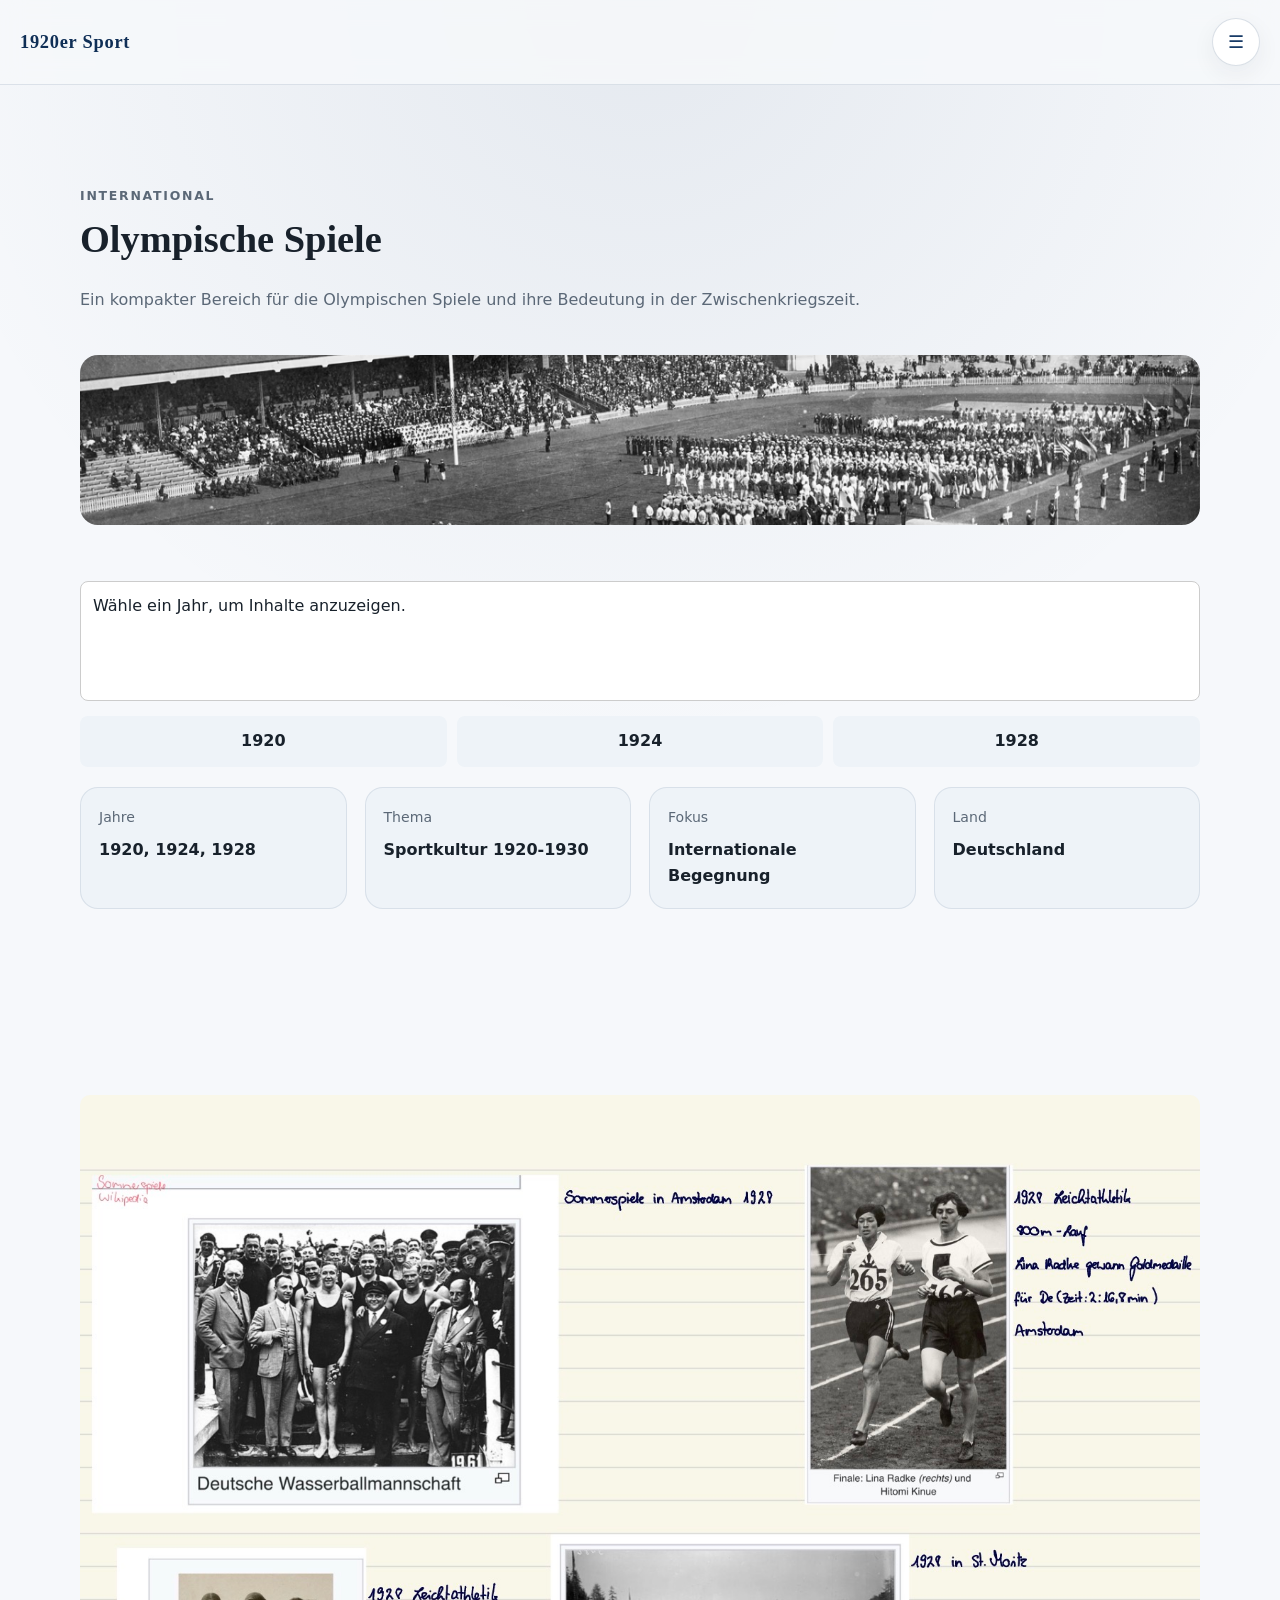
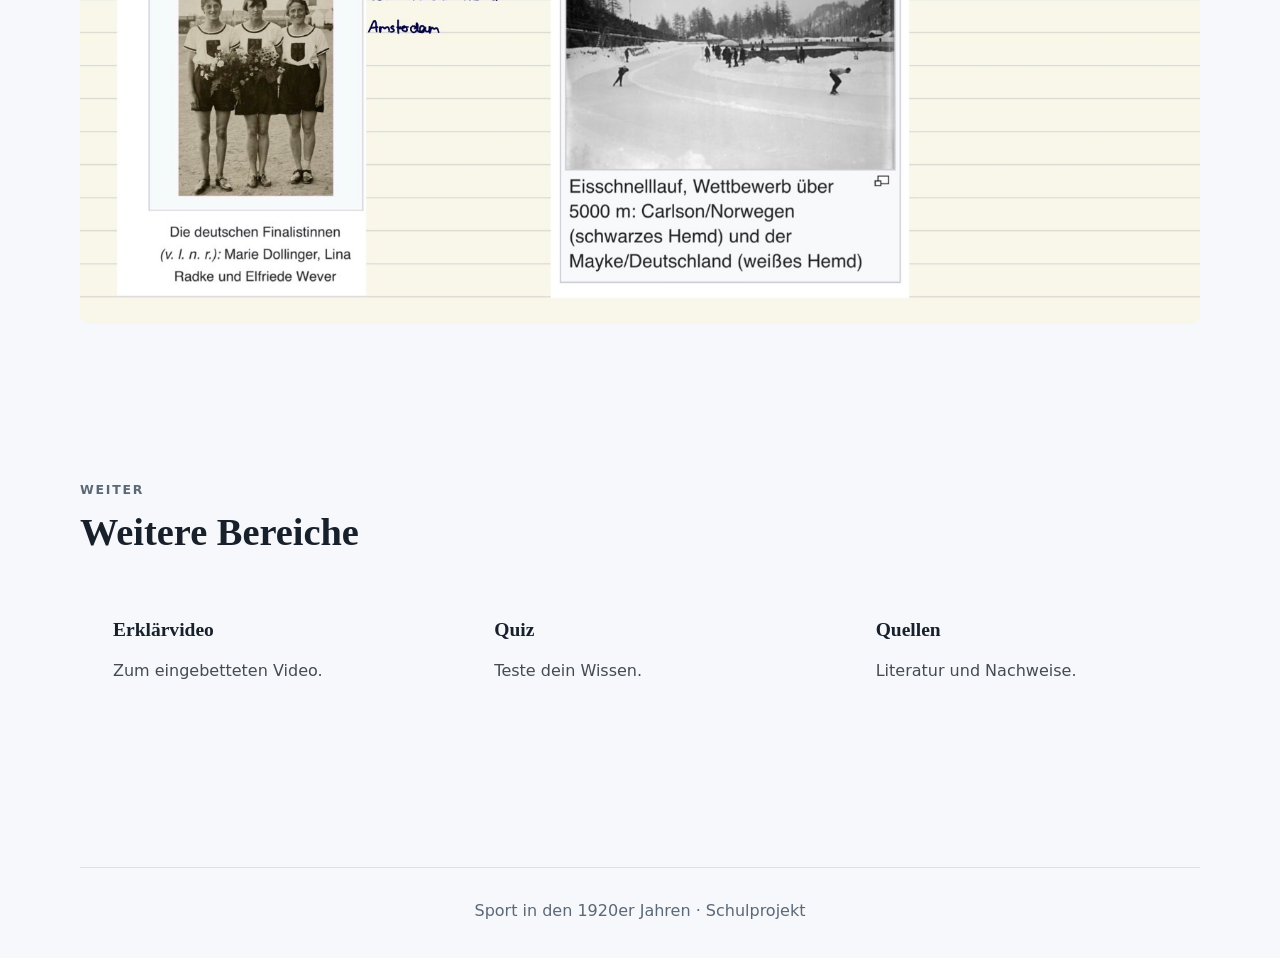
==== commit cc601a36: "Update olympische-spiele.html" ====
--- a/olympische-spiele.html
+++ b/olympische-spiele.html
@@ -105,20 +105,20 @@
 
         <div class="feature-grid">
           <div class="fact-card">
-            <span>Jahr</span>
-            <strong>1924</strong>
+            <span>Jahre</span>
+            <strong>1920, 1924, 1928</strong>
           </div>
           <div class="fact-card">
             <span>Thema</span>
-            <strong>Moderne Sportkultur</strong>
+            <strong>Sportkultur 1920-1930</strong>
           </div>
           <div class="fact-card">
             <span>Fokus</span>
             <strong>Internationale Begegnung</strong>
           </div>
           <div class="fact-card">
-            <span>Platzhalter</span>
-            <strong>Weitere Fakten</strong>
+            <span>Land</span>
+            <strong>Deutschland</strong>
           </div>
         </div>
       </div>
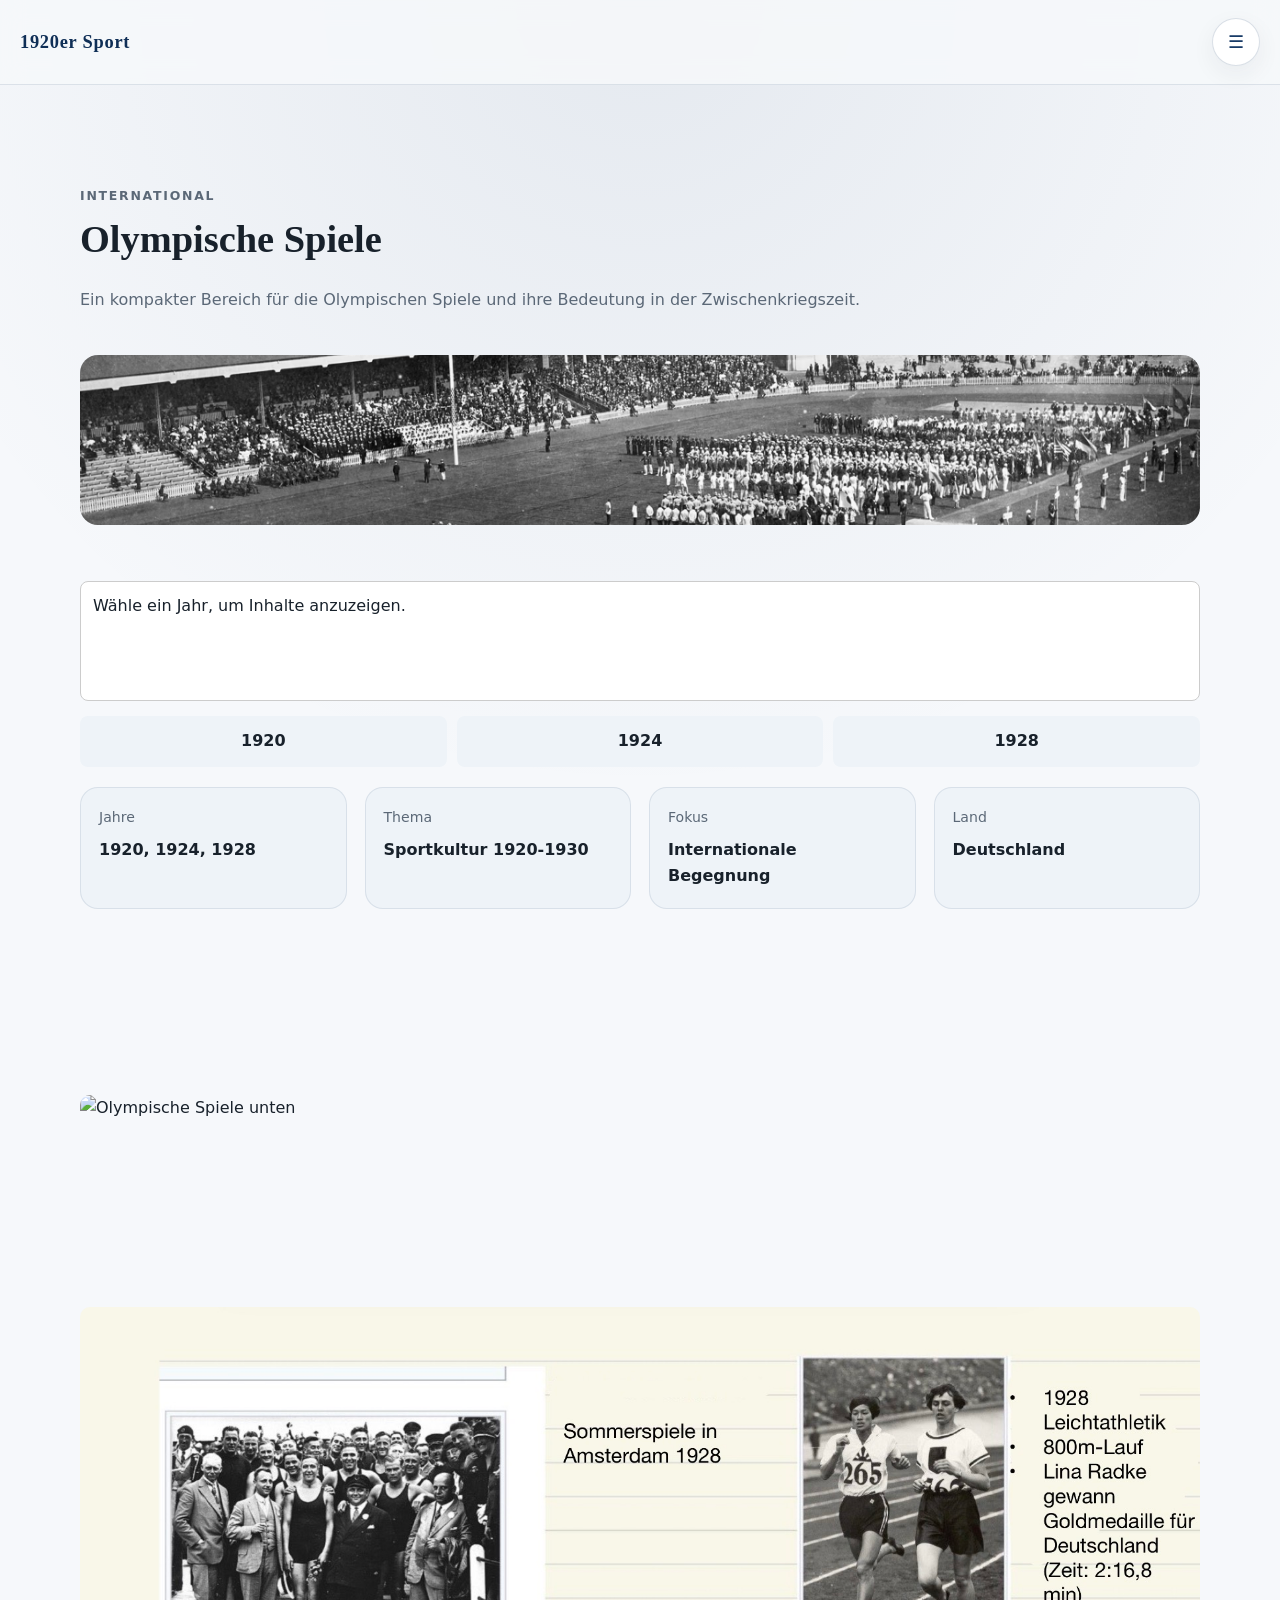
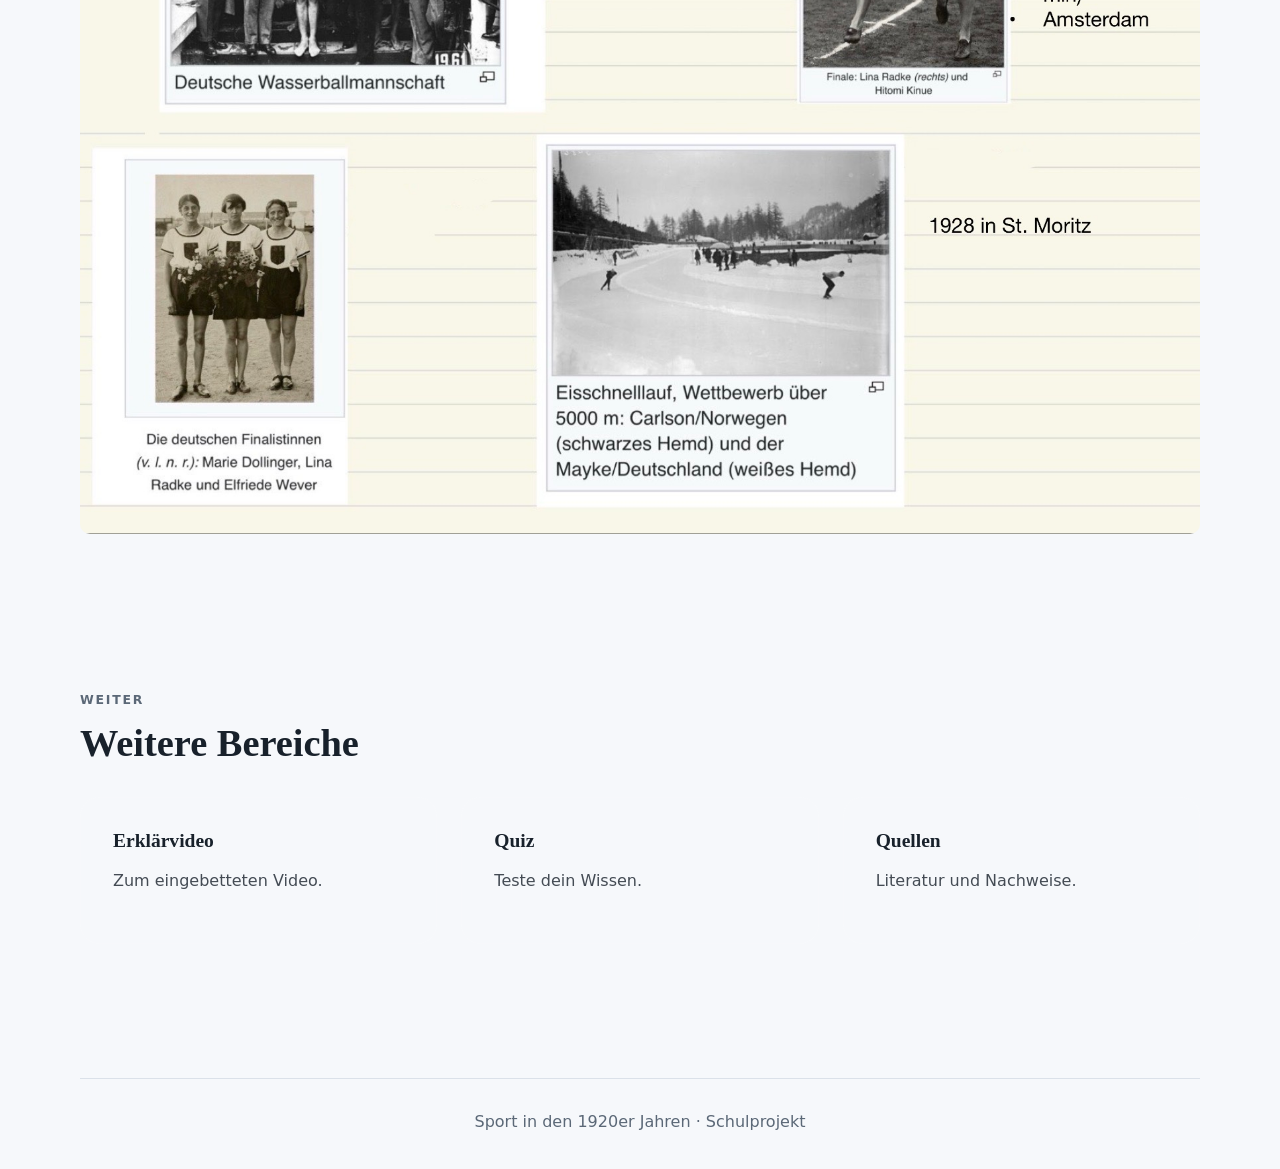
==== commit 7853ff8f: "Update olympische-spiele.html" ====
--- a/olympische-spiele.html
+++ b/olympische-spiele.html
@@ -124,6 +124,10 @@
       </div>
     </section>
 
+    <section class="section reveal">
+      <img src="images/disziplinen.jpeg" alt="Olympische Spiele unten" class="full-image" />
+    </section>
+
     <!-- NEW BOTTOM IMAGE -->
     <section class="section reveal">
       <img src="images/olympic.jpeg" alt="Olympische Spiele unten" class="full-image" />
--- a/animations.css
+++ b/animations.css
@@ -59,3 +59,312 @@
     transform: translateX(120%);
   }
 }
+.quiz-screen {
+  min-height: calc(100vh - 180px);
+  display: flex;
+  align-items: center;
+  justify-content: center;
+  padding: 2.5rem 1rem;
+  position: relative;
+}
+
+.quiz-screen[hidden] {
+  display: none !important;
+}
+
+.quiz-start-card,
+.quiz-results-card,
+.quiz-card {
+  width: min(900px, 100%);
+}
+
+.quiz-start-card {
+  text-align: center;
+  display: grid;
+  gap: 1rem;
+  justify-items: center;
+  padding: 2.5rem 1.5rem;
+}
+
+.button.button-primary {
+  background: #1f6feb;
+  color: #fff;
+  border: none;
+}
+
+.button.button-primary:hover {
+  background: #195ecc;
+}
+
+.quiz-start-button {
+  min-width: 12rem;
+  padding: 1rem 2rem;
+  font-size: 1.1rem;
+}
+
+.quiz-card {
+  display: grid;
+  gap: 1rem;
+  padding: 2rem;
+  position: relative;
+  transition: opacity 0.22s ease, transform 0.22s ease;
+  will-change: transform, opacity;
+}
+
+.quiz-question-meta {
+  margin: 0;
+  opacity: 0.8;
+  font-weight: 600;
+}
+
+.quiz-question-title {
+  margin: 0;
+}
+
+.quiz-options {
+  display: grid;
+  gap: 0.75rem;
+  margin-top: 0.5rem;
+}
+
+.quiz-option {
+  display: flex;
+  align-items: center;
+  gap: 0.9rem;
+  width: 100%;
+  text-align: left;
+  padding: 0.95rem 1rem;
+  border-radius: 16px;
+  border: 1px solid rgba(24, 59, 103, 0.14);
+  background: rgba(255, 255, 255, 0.78);
+  cursor: pointer;
+  transition: transform 0.18s ease, border-color 0.18s ease, box-shadow 0.18s ease, background 0.18s ease;
+}
+
+.quiz-option:hover {
+  transform: translateY(-1px);
+  border-color: rgba(31, 111, 235, 0.45);
+}
+
+.quiz-option.is-selected {
+  border-color: #1f6feb;
+  box-shadow: 0 0 0 3px rgba(31, 111, 235, 0.15);
+  background: rgba(31, 111, 235, 0.08);
+}
+
+.quiz-option__key {
+  display: inline-flex;
+  align-items: center;
+  justify-content: center;
+  width: 2rem;
+  height: 2rem;
+  border-radius: 999px;
+  flex: 0 0 auto;
+  background: rgba(31, 111, 235, 0.12);
+  color: #1f6feb;
+  font-weight: 700;
+}
+
+.quiz-option__text {
+  flex: 1;
+}
+
+.quiz-actions-row {
+  margin-top: 0.75rem;
+  display: flex;
+  justify-content: center;
+}
+
+.quiz-nav-arrow {
+  position: fixed;
+  top: 50%;
+  transform: translateY(-50%);
+  width: 3.25rem;
+  height: 3.25rem;
+  border: none;
+  border-radius: 999px;
+  background: rgba(24, 59, 103, 0.96);
+  color: #fff;
+  font-size: 2rem;
+  line-height: 1;
+  z-index: 50;
+  box-shadow: 0 10px 30px rgba(0, 0, 0, 0.22);
+  cursor: pointer;
+}
+
+.quiz-nav-arrow:hover {
+  transform: translateY(-50%) scale(1.05);
+}
+
+.quiz-nav-arrow:disabled {
+  opacity: 0.35;
+  cursor: not-allowed;
+  transform: translateY(-50%);
+}
+
+.quiz-nav-arrow--back {
+  left: 1rem;
+}
+
+.quiz-nav-arrow--forward {
+  right: 1rem;
+}
+
+.quiz-abort-button {
+  position: fixed;
+  right: 1rem;
+  bottom: 1rem;
+  z-index: 50;
+  border: none;
+  border-radius: 999px;
+  padding: 0.9rem 1.2rem;
+  background: #c62828;
+  color: #fff;
+  font-weight: 700;
+  cursor: pointer;
+  box-shadow: 0 10px 30px rgba(0, 0, 0, 0.22);
+}
+
+.quiz-abort-button:hover {
+  background: #b71c1c;
+}
+
+.quiz-results-card {
+  display: grid;
+  gap: 1rem;
+  padding: 2rem;
+}
+
+.quiz-results-summary {
+  display: grid;
+  gap: 1rem;
+  grid-template-columns: repeat(auto-fit, minmax(200px, 1fr));
+  margin-top: 0.5rem;
+}
+
+.quiz-summary-card {
+  border-radius: 18px;
+  padding: 1rem;
+  background: rgba(24, 59, 103, 0.06);
+  border: 1px solid rgba(24, 59, 103, 0.12);
+  display: grid;
+  gap: 0.35rem;
+}
+
+.quiz-summary-label {
+  opacity: 0.75;
+  font-weight: 600;
+}
+
+.quiz-summary-value {
+  font-size: 1.6rem;
+  line-height: 1.1;
+}
+
+.quiz-summary-subvalue {
+  opacity: 0.8;
+}
+
+.quiz-results-list {
+  display: grid;
+  gap: 1rem;
+  margin-top: 0.5rem;
+}
+
+.quiz-result-item {
+  border-radius: 18px;
+  padding: 1rem;
+  border: 1px solid rgba(24, 59, 103, 0.12);
+  background: rgba(255, 255, 255, 0.82);
+}
+
+.quiz-result-item--correct {
+  border-left: 5px solid #2e7d32;
+}
+
+.quiz-result-item--incorrect {
+  border-left: 5px solid #c62828;
+}
+
+.quiz-result-topline {
+  display: flex;
+  justify-content: space-between;
+  align-items: center;
+  gap: 1rem;
+}
+
+.quiz-result-topline h3 {
+  margin: 0;
+}
+
+.quiz-result-question {
+  margin: 0.75rem 0 0.5rem;
+}
+
+.quiz-result-badge {
+  border-radius: 999px;
+  padding: 0.35rem 0.75rem;
+  font-size: 0.9rem;
+  font-weight: 700;
+}
+
+.quiz-result-badge--correct {
+  background: rgba(46, 125, 50, 0.12);
+  color: #2e7d32;
+}
+
+.quiz-result-badge--incorrect {
+  background: rgba(198, 40, 40, 0.12);
+  color: #c62828;
+}
+
+.quiz-card--out-left {
+  opacity: 0;
+  transform: translateX(-22px) scale(0.985);
+}
+
+.quiz-card--out-right {
+  opacity: 0;
+  transform: translateX(22px) scale(0.985);
+}
+
+.quiz-card--in-left {
+  opacity: 0;
+  transform: translateX(-22px) scale(0.985);
+}
+
+.quiz-card--in-right {
+  opacity: 0;
+  transform: translateX(22px) scale(0.985);
+}
+
+@media (max-width: 720px) {
+  .quiz-card,
+  .quiz-results-card,
+  .quiz-start-card {
+    padding: 1.25rem;
+  }
+
+  .quiz-nav-arrow {
+    width: 2.75rem;
+    height: 2.75rem;
+    font-size: 1.6rem;
+  }
+
+  .quiz-nav-arrow--back {
+    left: 0.75rem;
+  }
+
+  .quiz-nav-arrow--forward {
+    right: 0.75rem;
+  }
+
+  .quiz-abort-button {
+    right: 0.75rem;
+    bottom: 0.75rem;
+  }
+
+  .quiz-summary-value {
+    font-size: 1.35rem;
+  }
+}
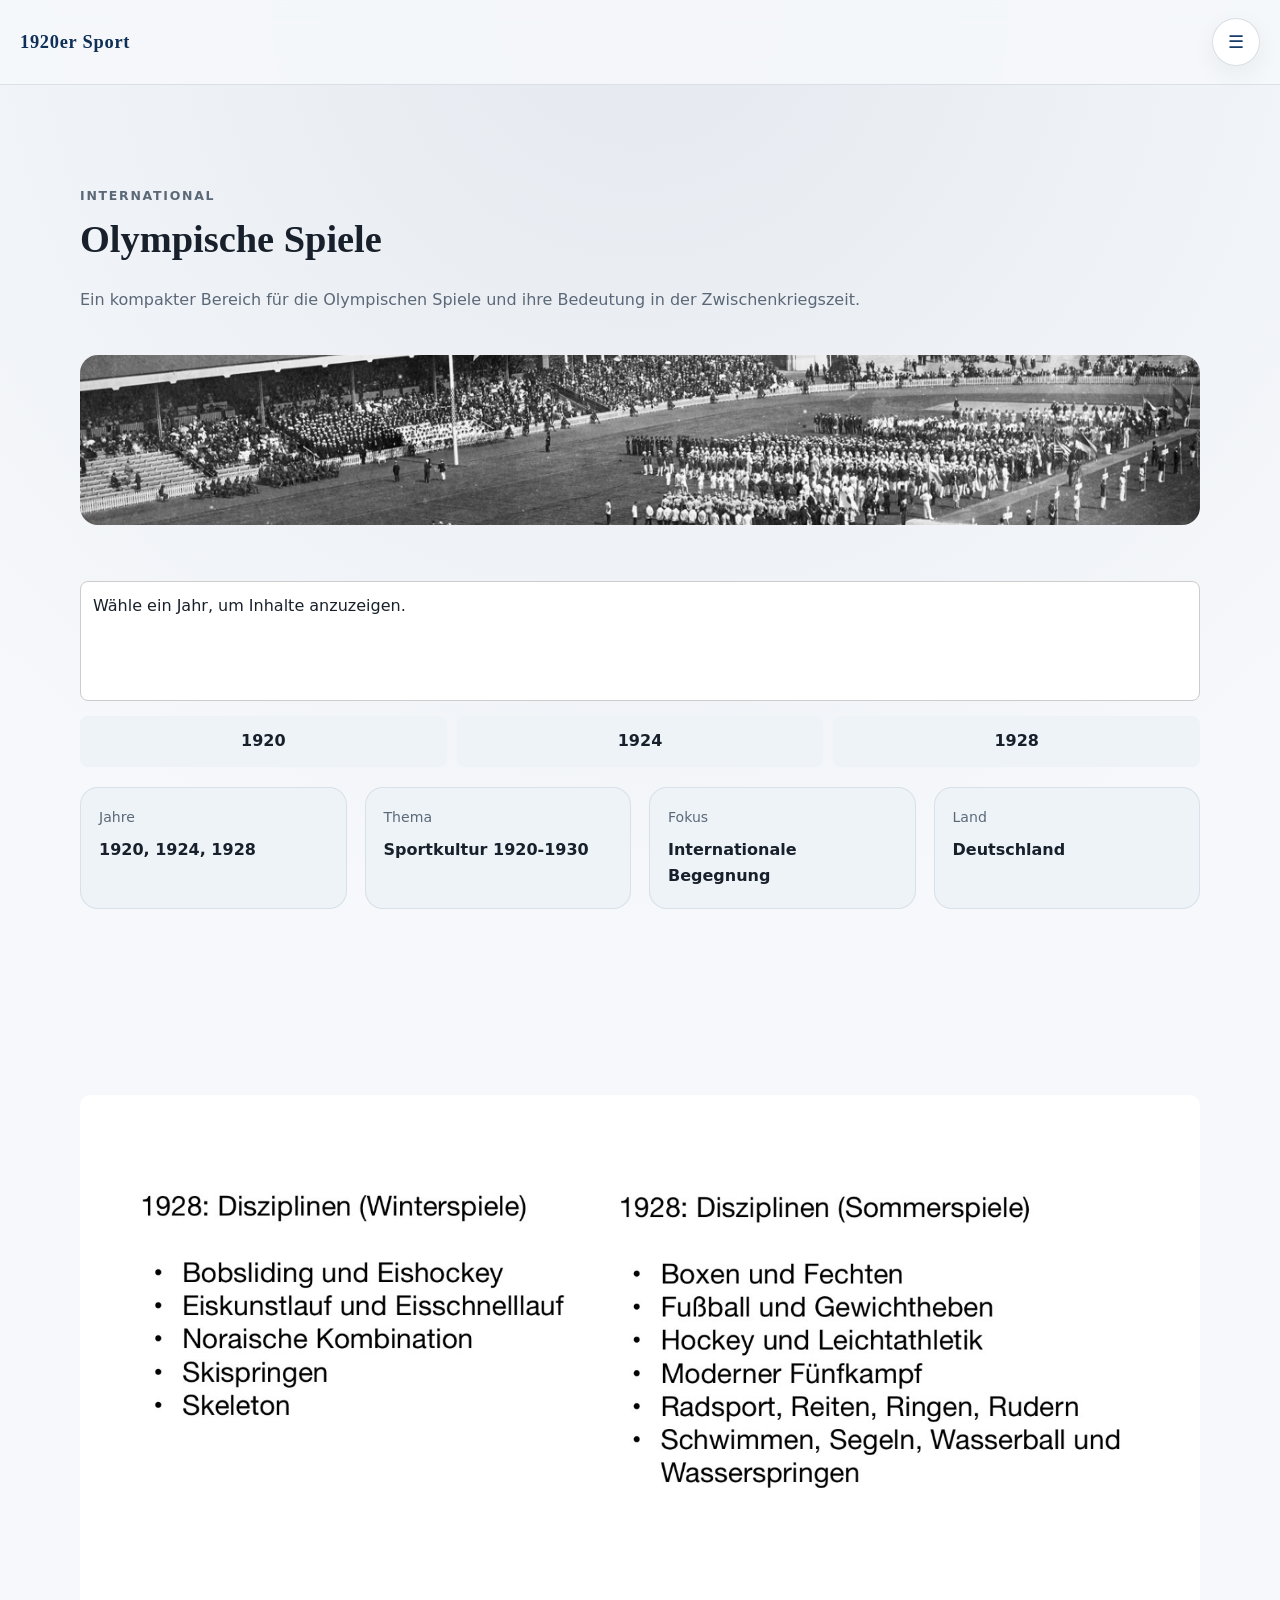
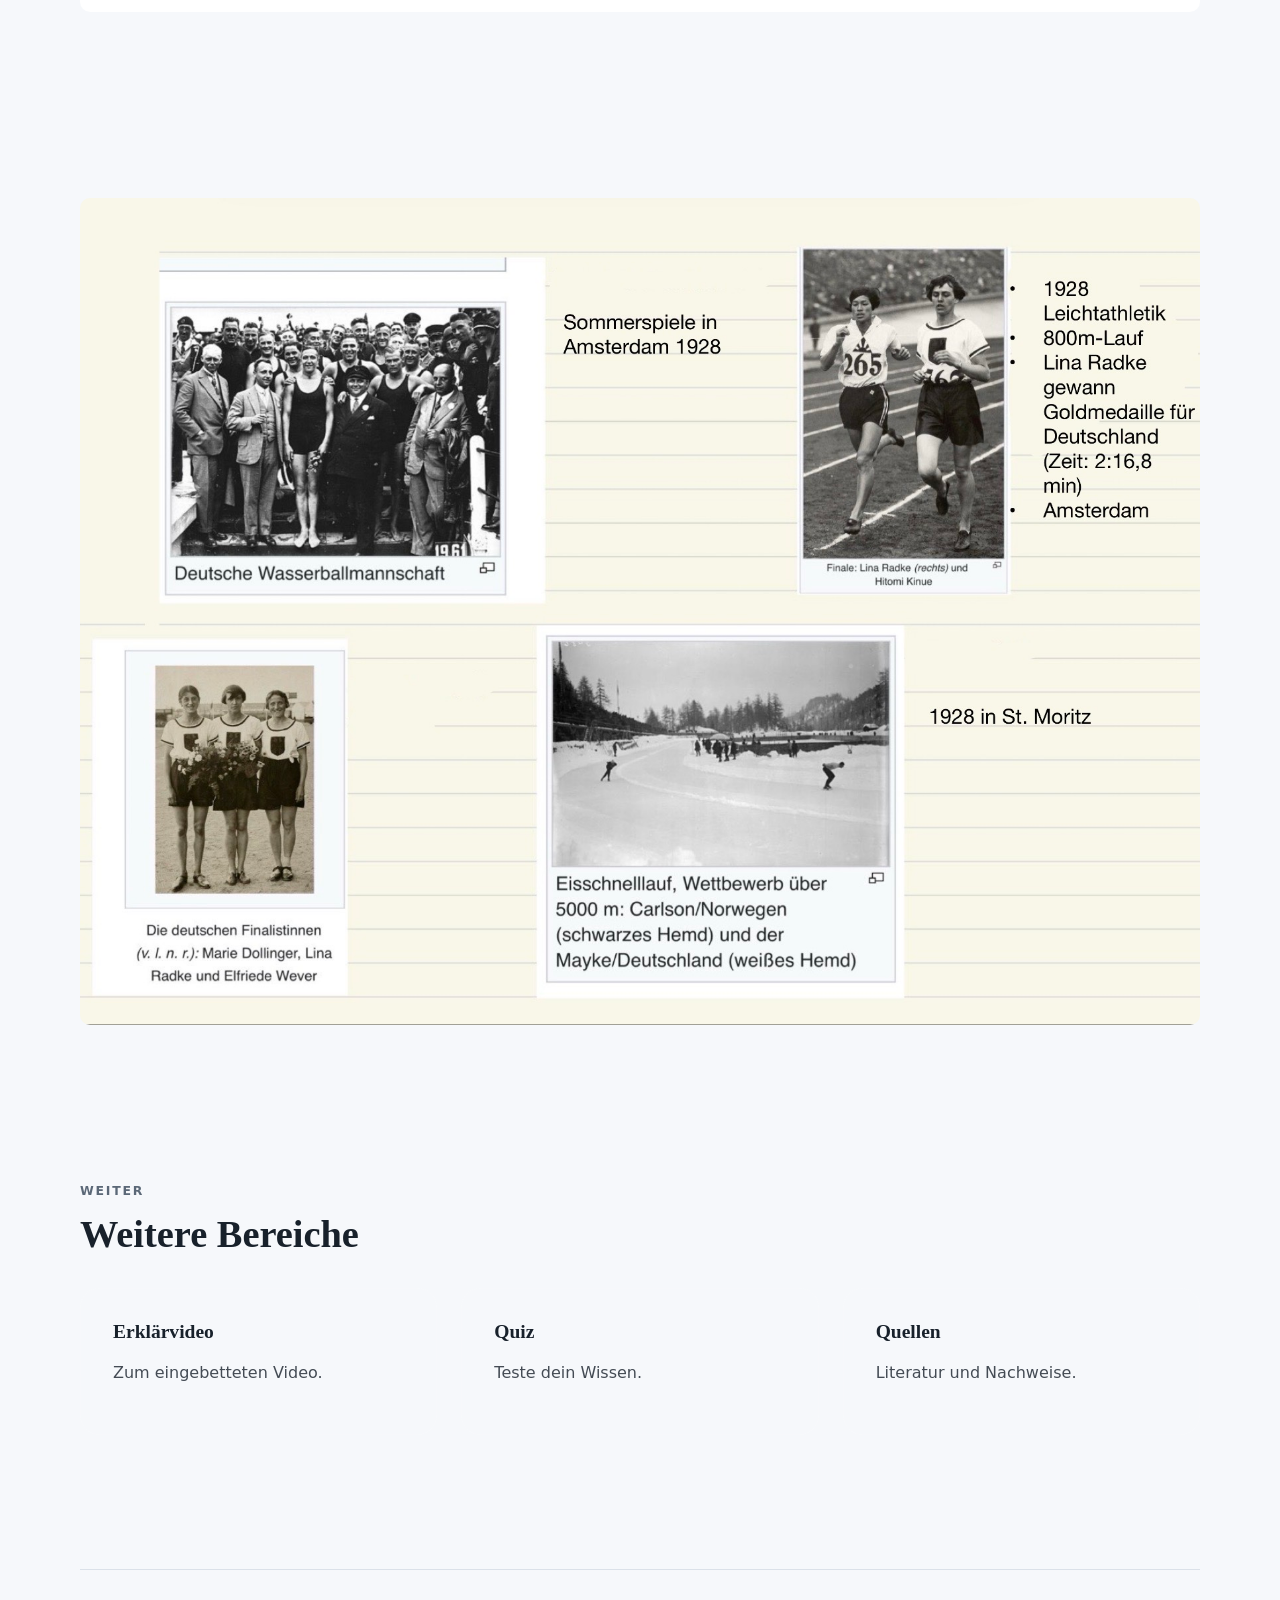
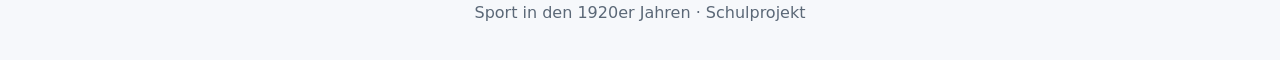
==== commit 3d69da8c: "Update olympische-spiele.html" ====
--- a/olympische-spiele.html
+++ b/olympische-spiele.html
@@ -72,7 +72,6 @@
     <a href="index.html#freizeitaktivitaeten">Freizeitaktivitäten</a>
     <a href="index.html#timeline">Timeline</a>
     <a href="olympische-spiele.html">Olympische Spiele</a>
-    <a href="video.html">Erklärvideo</a>
     <a href="quiz.html">Quiz</a>
     <a href="quellen.html">Quellen</a>
   </nav>
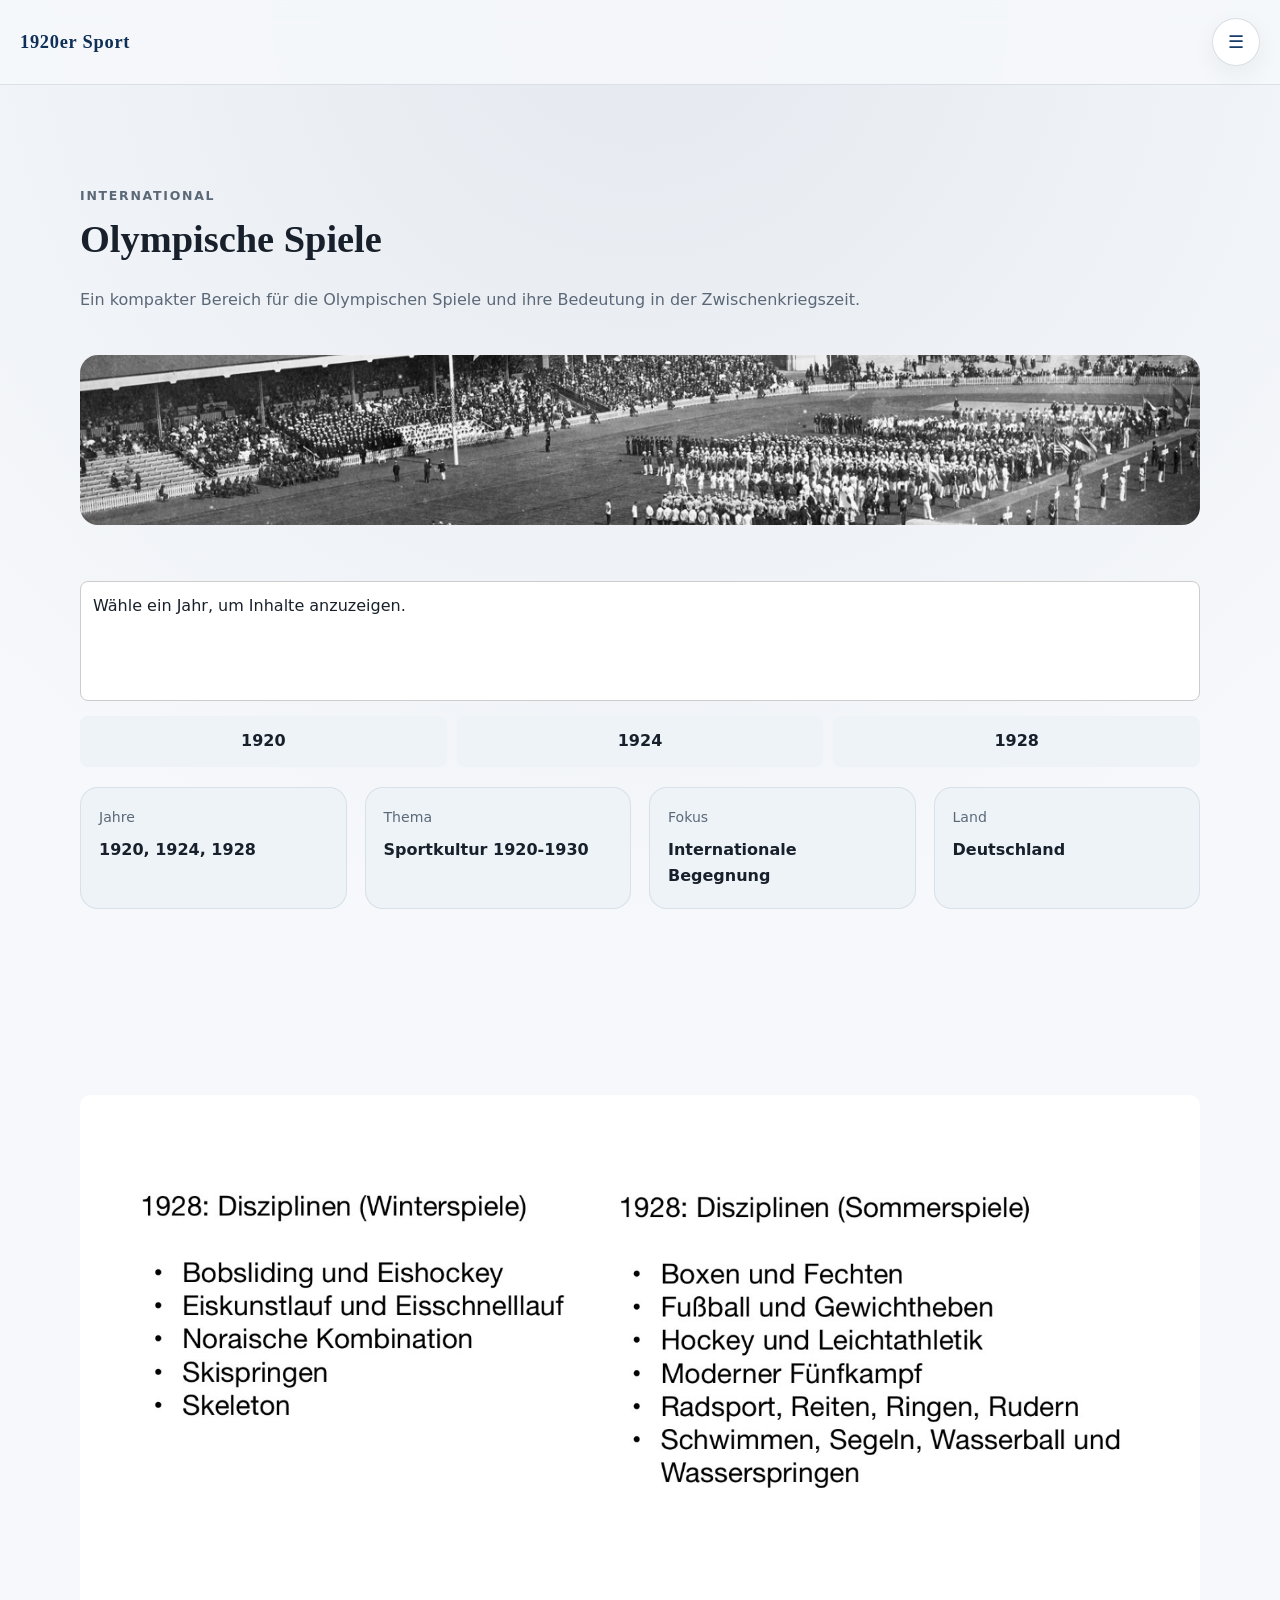
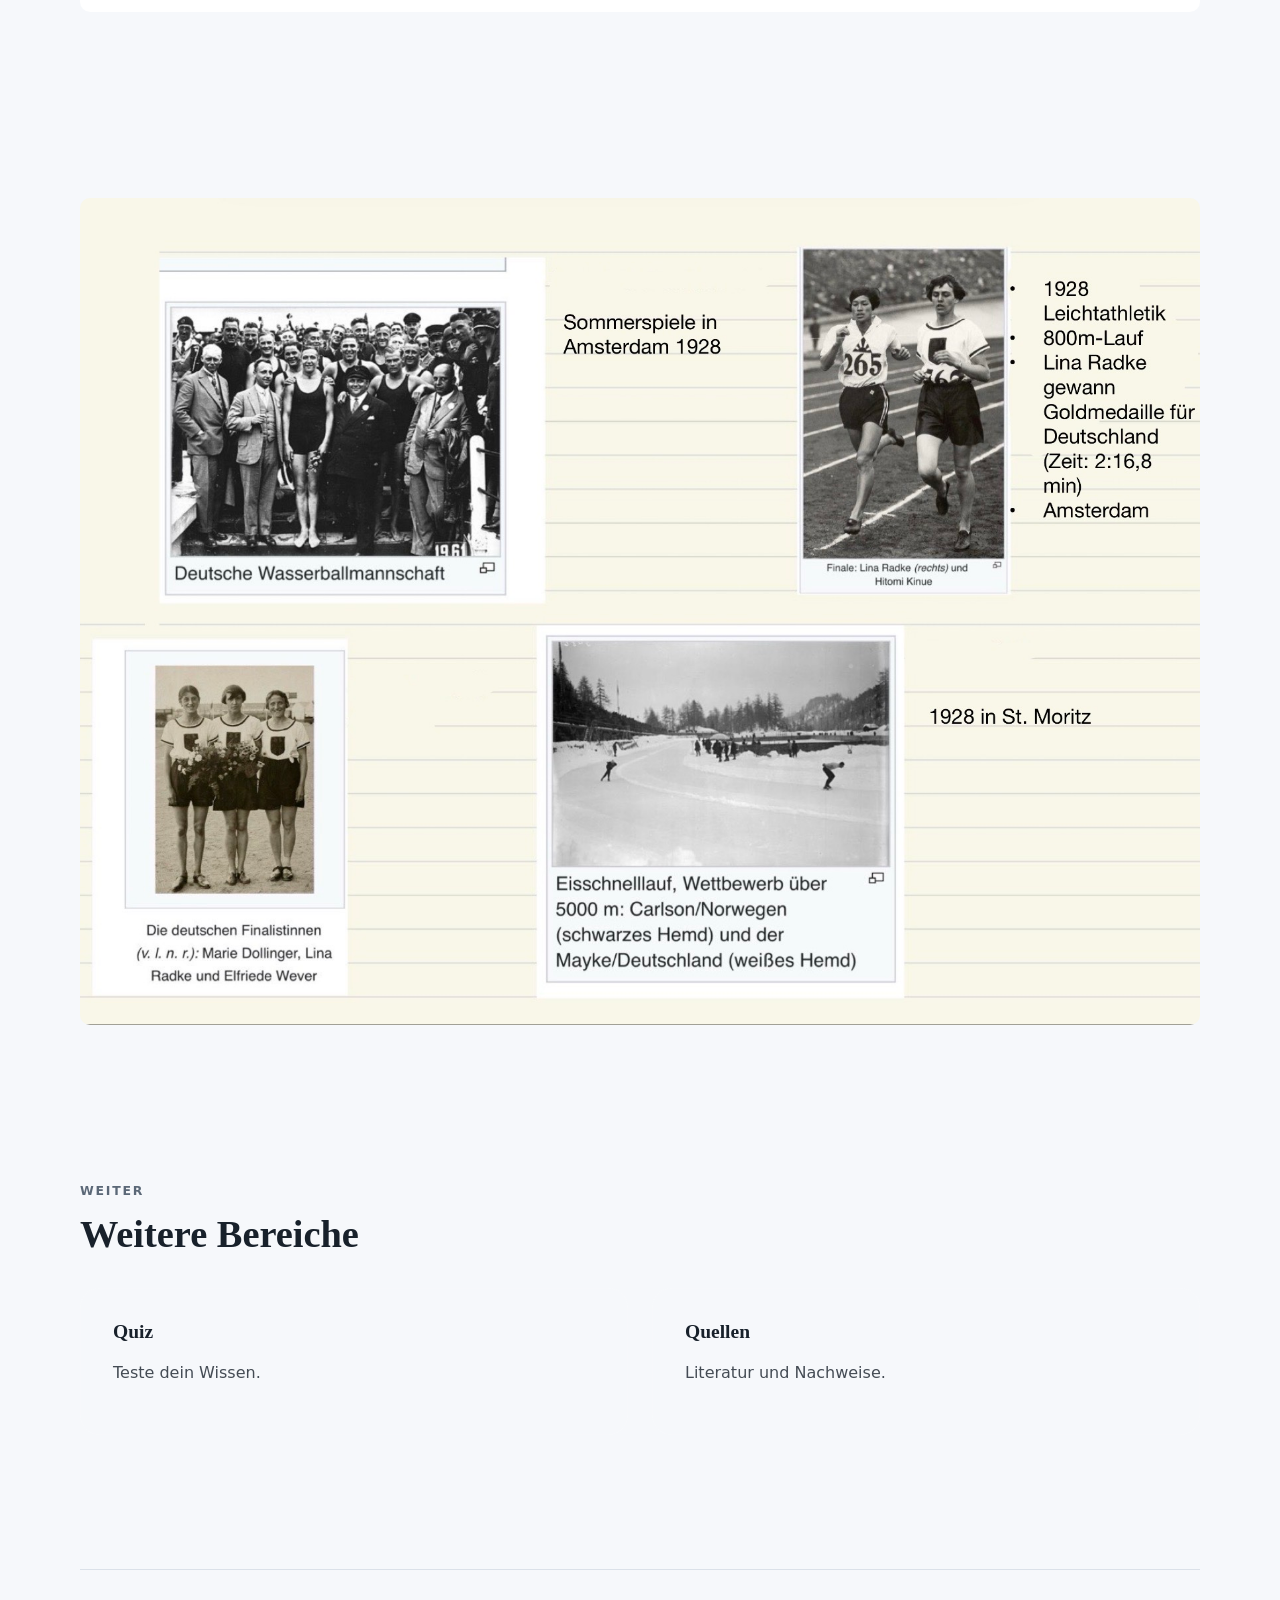
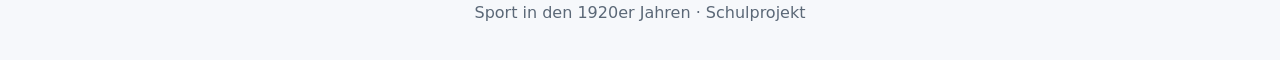
==== commit 6d53dd7e: "Update olympische-spiele.html" ====
--- a/olympische-spiele.html
+++ b/olympische-spiele.html
@@ -139,10 +139,7 @@
       </div>
 
       <div class="bottom-navigation">
-        <a class="nav-card" href="video.html">
-          <h3>Erklärvideo</h3>
-          <p>Zum eingebetteten Video.</p>
-        </a>
+        
 
         <a class="nav-card" href="quiz.html">
           <h3>Quiz</h3>
